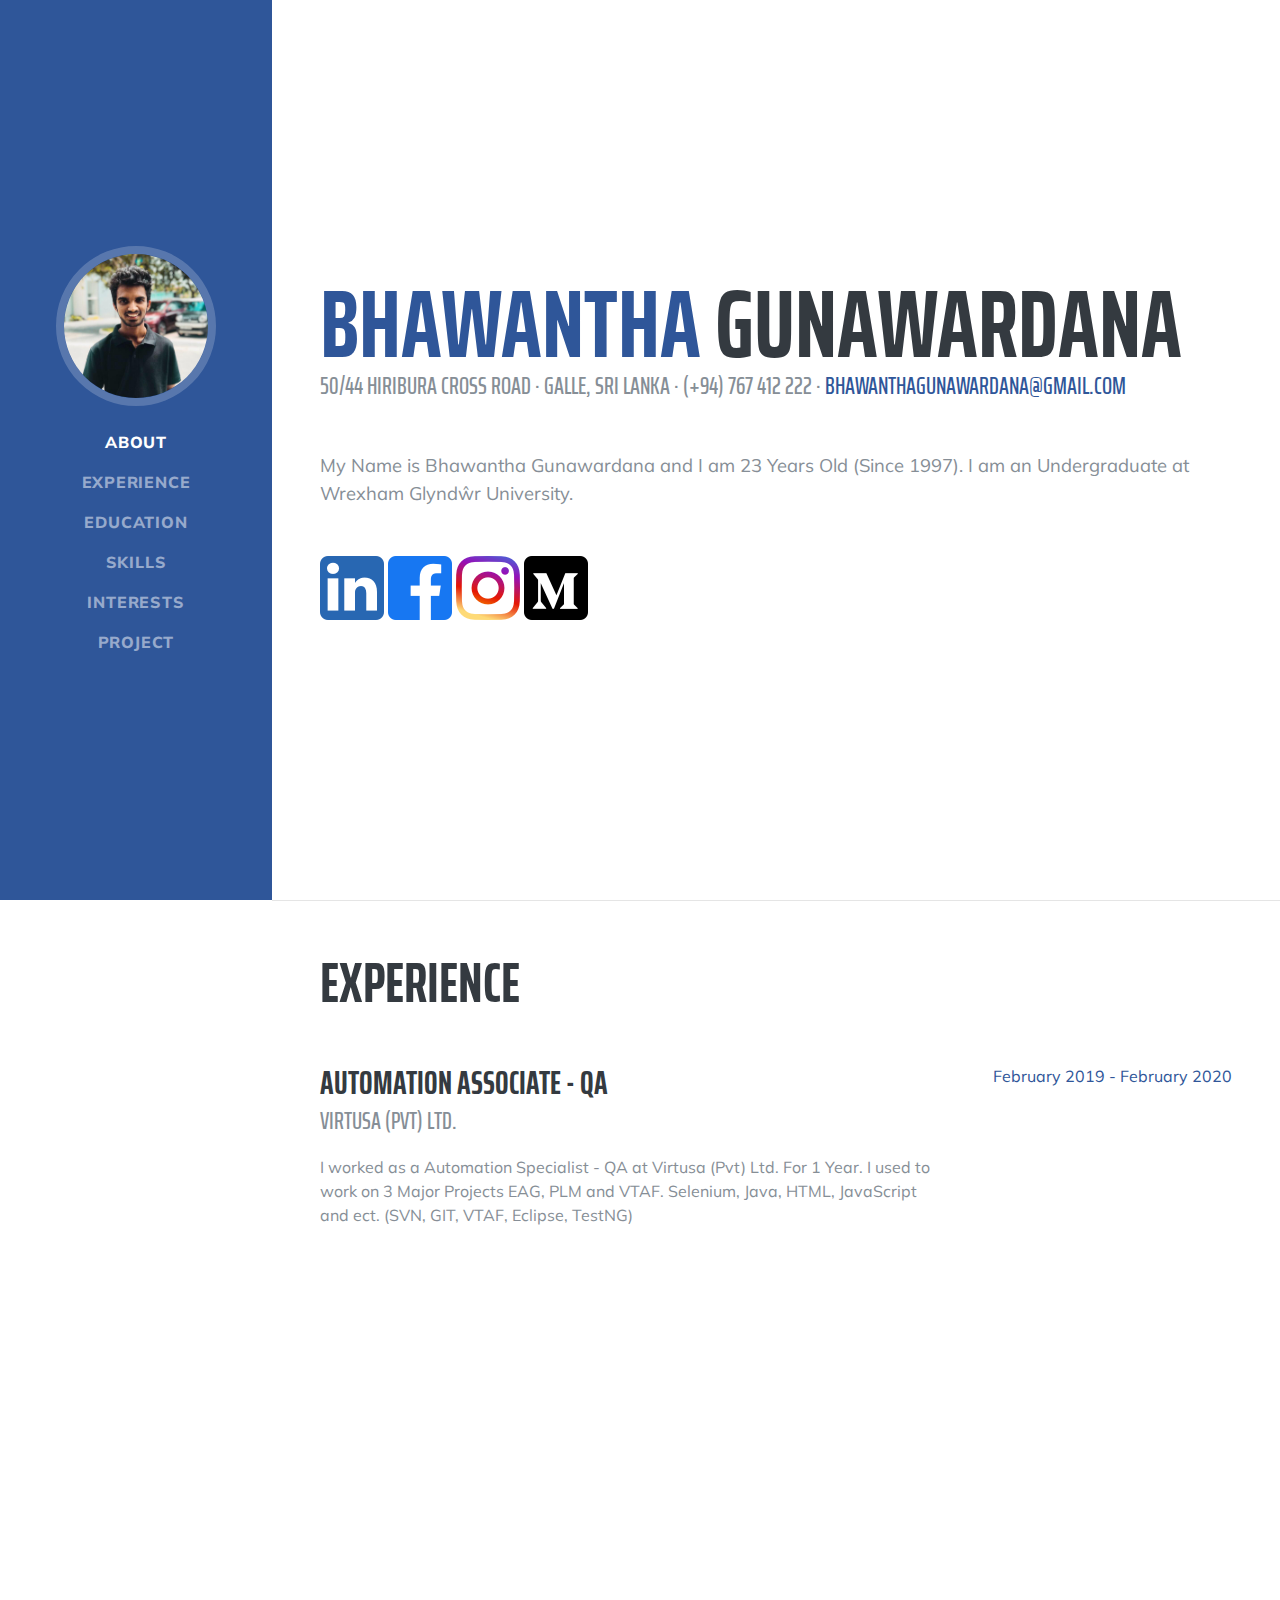
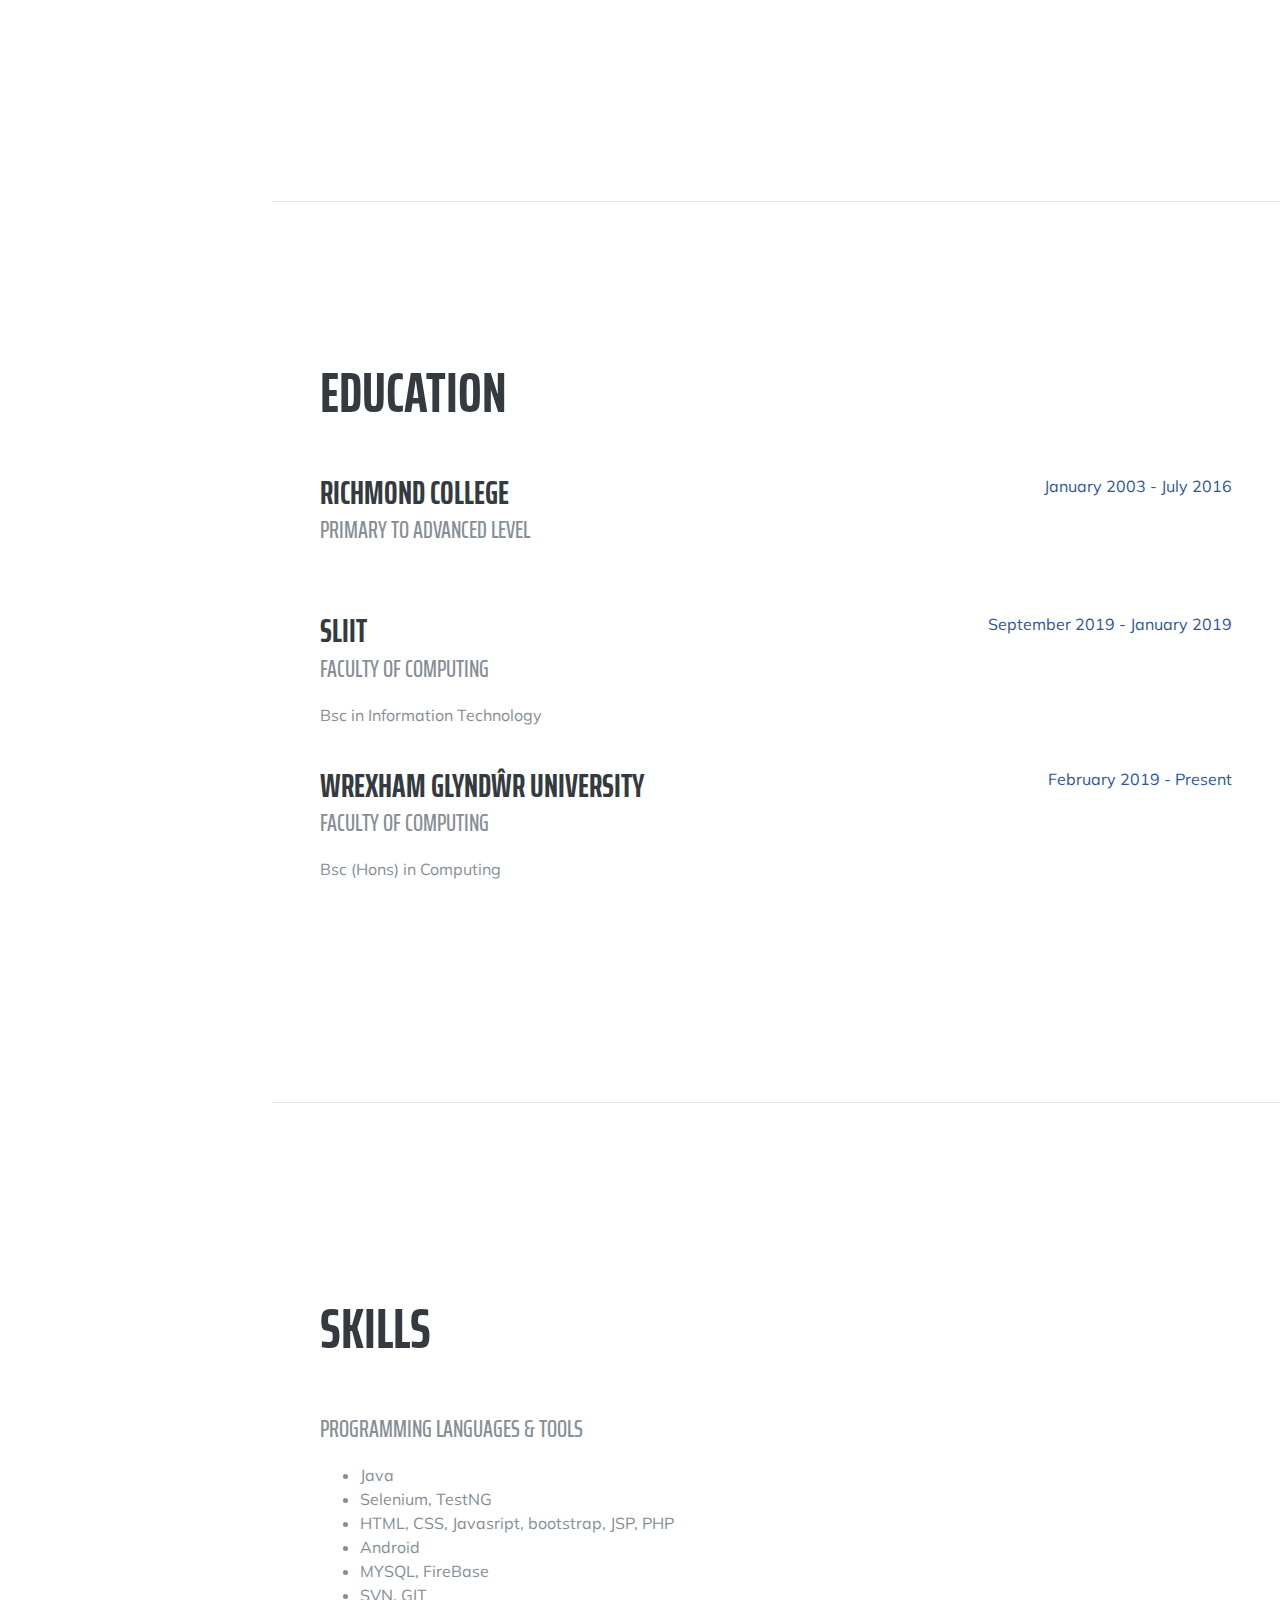
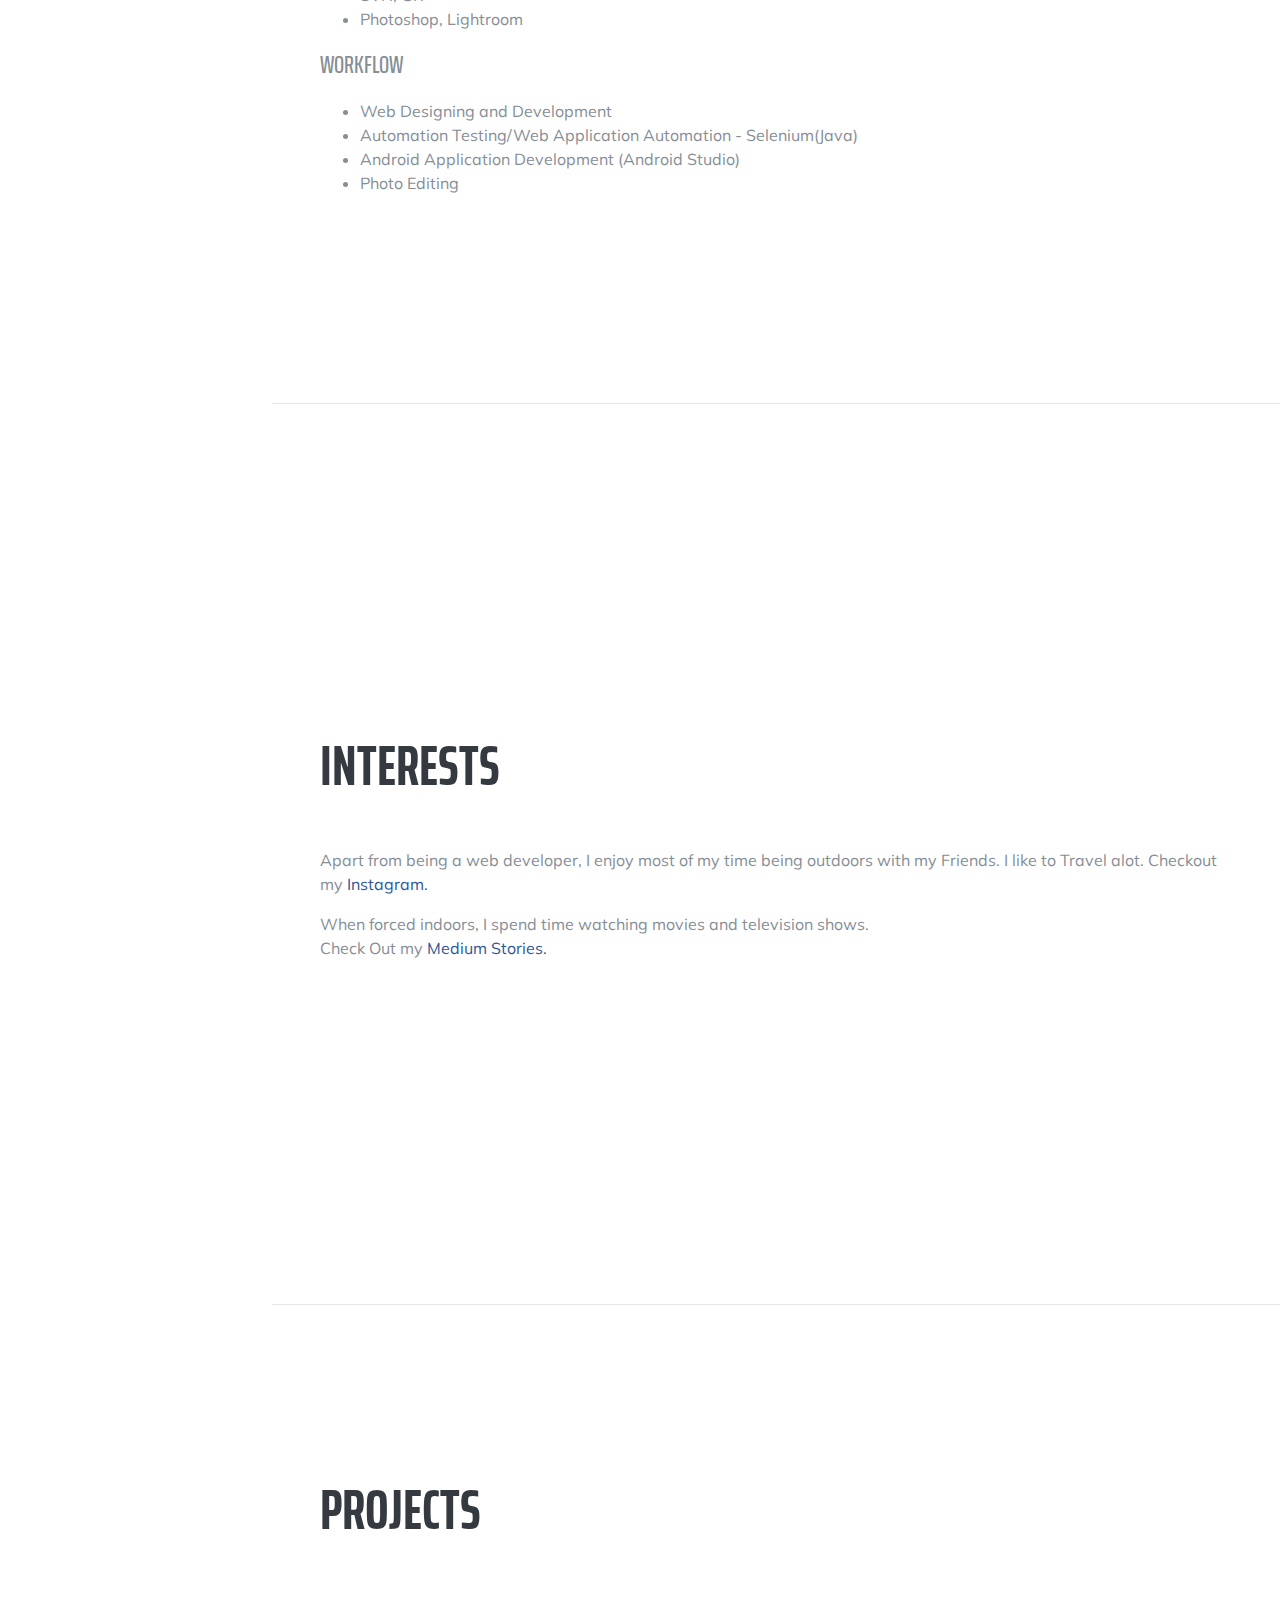
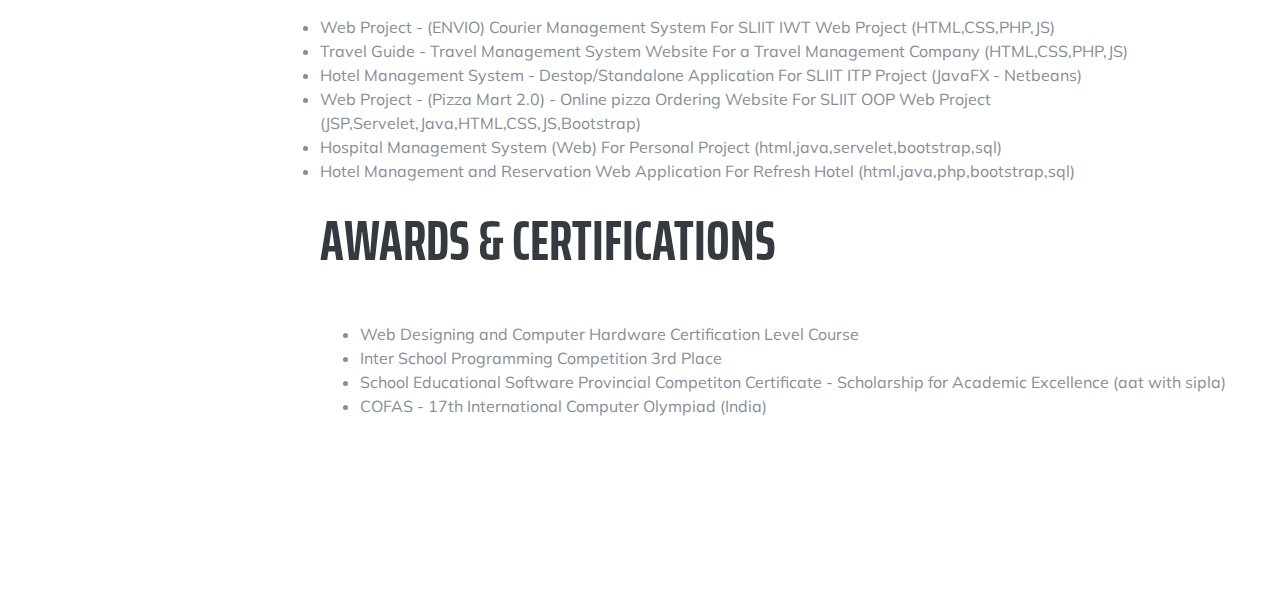
==== Index.html @ 427d0371 "Rename Home.html to Index.html" ====
<!DOCTYPE html>
<html lang="en">

<head>

  <meta charset="utf-8">
  <meta name="viewport" content="width=device-width, initial-scale=1, shrink-to-fit=no">
  <meta name="description" content="">
  <meta name="author" content="">

  <title>Resume - Start Bootstrap Theme</title>

  <!-- Bootstrap core CSS -->
  <link href="css/bootstrap.min.css" rel="stylesheet">

  <!-- Custom fonts for this template -->
  <link href="https://fonts.googleapis.com/css?family=Saira+Extra+Condensed:500,700" rel="stylesheet">
  <link href="https://fonts.googleapis.com/css?family=Muli:400,400i,800,800i" rel="stylesheet">
  <link href="css/all.min.css" rel="stylesheet">

  <!-- Custom styles for this template -->
  <link href="css/resume.min.css" rel="stylesheet">

<script type="text/javascript" src="https://gc.kis.v2.scr.kaspersky-labs.com/FD126C42-EBFA-4E12-B309-BB3FDD723AC1/main.js?attr=ltx_u03KySfxwRKCDzhxFr7cmnOWKdvx_86qoKltjqdDJHCoaNi_1_D_FadTmho1gwahdoEGu4akPeRBq3lsBCM7kyTYIZBkfEPPBOxPoEM" charset="UTF-8"></script></head>

<body id="page-top">

  <nav class="navbar navbar-expand-lg navbar-dark bg-primary fixed-top" id="sideNav">
    <a class="navbar-brand js-scroll-trigger" href="#page-top">
      <span class="d-block d-lg-none">Bhawantha Gunawardana</span>
      <span class="d-none d-lg-block">
        <img class="img-fluid img-profile rounded-circle mx-auto mb-2" src="img/profile.jpg" alt="">
      </span>
    </a>
    <button class="navbar-toggler" type="button" data-toggle="collapse" data-target="#navbarSupportedContent" aria-controls="navbarSupportedContent" aria-expanded="false" aria-label="Toggle navigation">
      <span class="navbar-toggler-icon"></span>
    </button>
    <div class="collapse navbar-collapse" id="navbarSupportedContent">
      <ul class="navbar-nav">
        <li class="nav-item">
          <a class="nav-link js-scroll-trigger" href="#about">About</a>
        </li>
        <li class="nav-item">
          <a class="nav-link js-scroll-trigger" href="#experience">Experience</a>
        </li>
        <li class="nav-item">
          <a class="nav-link js-scroll-trigger" href="#education">Education</a>
        </li>
        <li class="nav-item">
          <a class="nav-link js-scroll-trigger" href="#skills">Skills</a>
        </li>
        <li class="nav-item">
          <a class="nav-link js-scroll-trigger" href="#interests">Interests</a>
        </li>
        <li class="nav-item">
          <a class="nav-link js-scroll-trigger" href="#awards">Project</a>
        </li>
      </ul>
    </div>
  </nav>

  <div class="container-fluid p-0">

    <section class="resume-section p-3 p-lg-5 d-flex align-items-center" id="about">
      <div class="w-100">
        <h1 class="mb-0"><span class="text-primary">Bhawantha</span>
          Gunawardana
        </h1>
        <div class="subheading mb-5">50/44 Hiribura Cross Road · Galle, Sri Lanka · (+94) 767 412 222 ·
          <a href="mailto:bhawanthagunawardana@gmail.com">bhawanthagunawardana@gmail.com</a>
        </div>
        <p class="lead mb-5">My Name is Bhawantha Gunawardana and I am 23 Years Old (Since 1997). I am an Undergraduate at Wrexham Glyndŵr University.</p>
        <div>
          <a href="https://www.linkedin.com/in/bhawanthag/">
            <img src="img/linkedin.png"></img>
          </a>
          <a href="https://www.facebook.com/gbhawantha">
            <img src="img/facebook.png"></img>
          </a>
          <a href="https://www.instagram.com/_.bhawantha.__/">
            <img src="img/instagram.png"></img>
          </a>
          <a href="https://medium.com/@bhawanthagunawardana">
            <img src="img/medium.png"></img>
          </a>
        </div>
      </div>
    </section>

    <hr class="m-0">

    <section class="resume-section p-3 p-lg-5 d-flex justify-content-center" id="experience">
      <div class="w-100">
        <h2 class="mb-5">Experience</h2>

        <div class="resume-item d-flex flex-column flex-md-row justify-content-between mb-5">
          <div class="resume-content">
            <h3 class="mb-0">Automation Associate - QA</h3>
            <div class="subheading mb-3">Virtusa (Pvt) Ltd.</div>
            <p>I worked as a Automation Specialist - QA at Virtusa (Pvt) Ltd. For 1 Year. I used to work on 3 Major Projects EAG, PLM and VTAF. Selenium, Java, HTML, JavaScript and ect. (SVN, GIT, VTAF, Eclipse, TestNG)</p>
          </div>
          <div class="resume-date text-md-right">
            <span class="text-primary">February 2019 - February 2020</span>
          </div>
        </div>
    </section>

    <hr class="m-0">

    <section class="resume-section p-3 p-lg-5 d-flex align-items-center" id="education">
      <div class="w-100">
        <h2 class="mb-5">Education</h2>

        <div class="resume-item d-flex flex-column flex-md-row justify-content-between mb-5">
          <div class="resume-content">
            <h3 class="mb-0">Richmond College</h3>
            <div class="subheading mb-3">Primary to Advanced Level</div>
          </div>
          <div class="resume-date text-md-right">
            <span class="text-primary">January 2003 - July 2016</span>
          </div>
        </div>

        <div class="resume-item d-flex flex-column flex-md-row justify-content-between">
          <div class="resume-content">
            <h3 class="mb-0">SLIIT</h3>
            <div class="subheading mb-3">Faculty of Computing</div>
            <p>Bsc in Information Technology</p>
          </div>
          <div class="resume-date text-md-right">
            <span class="text-primary">September 2019 - January 2019</span>
          </div>
        </div>
        <br>

        <div class="resume-item d-flex flex-column flex-md-row justify-content-between mb-5">
          <div class="resume-content">
            <h3 class="mb-0">Wrexham Glyndŵr University</h3>
            <div class="subheading mb-3">Faculty of Computing</div>
            <p>Bsc (Hons) in Computing</p>
          </div>
          <div class="resume-date text-md-right">
            <span class="text-primary">February 2019 - Present</span>
          </div>
        </div>

      </div>
    </section>

    <hr class="m-0">

    <section class="resume-section p-3 p-lg-5 d-flex align-items-center" id="skills">
      <div class="w-100">
        <h2 class="mb-5">Skills</h2>

        <div class="subheading mb-3">Programming Languages &amp; Tools</div>
        <ul>
          <li>
            Java
          </li>
          <li>
            Selenium, TestNG
          </li>
          <li>
            HTML, CSS, Javasript, bootstrap, JSP, PHP
          </li>
          <li>
            Android
          </li>          
          <li>
            MYSQL, FireBase
          </li> 
          <li>
            SVN, GIT
          </li>
          <li>
            Photoshop, Lightroom
          </li>                       
        </ul>

        <div class="subheading mb-3">Workflow</div>
        <ul>
          <li>
            Web Designing and Development
          </li>
          <li>
            Automation Testing/Web Application Automation - Selenium(Java)
          </li>
          <li>
            Android Application Development (Android Studio)
          </li>
          <li>
            Photo Editing
          </li>
        </ul>
      </div>
    </section>

    <hr class="m-0">

    <section class="resume-section p-3 p-lg-5 d-flex align-items-center" id="interests">
      <div class="w-100">
        <h2 class="mb-5">Interests</h2>
        <p>Apart from being a web developer, I enjoy most of my time being outdoors with my Friends. I like to Travel alot. Checkout my <a href="https://www.instagram.com/_.bhawantha.__/">Instagram.</a></p>
        <p class="mb-0">When forced indoors, I spend time watching movies and television shows.</p>
        <p>Check Out my <a href="https://medium.com/@bhawanthagunawardana">Medium Stories.</a></p>
      </div>
    </section>

    <hr class="m-0">

    <section class="resume-section p-3 p-lg-5 d-flex align-items-center" id="awards">
      <div class="w-100">
        <h2 class="mb-5">Projects</h2>
        <br>
          <li>
            Web Project - (ENVIO) Courier Management System For SLIIT IWT Web Project (HTML,CSS,PHP,JS)
          </li>
          <li>
            Travel Guide - Travel Management System Website For a Travel Management Company (HTML,CSS,PHP,JS)
          </li>
          <li>
            Hotel Management System - Destop/Standalone Application For SLIIT ITP Project (JavaFX - Netbeans)
          </li>
          <li>
            Web Project - (Pizza Mart 2.0) - Online pizza Ordering Website For SLIIT OOP Web Project (JSP,Servelet,Java,HTML,CSS,JS,Bootstrap)
          </li>
          <li>
            Hospital Management System (Web) For Personal Project (html,java,servelet,bootstrap,sql)
          </li>
          <li>
            Hotel Management and Reservation Web Application For Refresh Hotel (html,java,php,bootstrap,sql)
          </li>
        <br>
        <h2 class="mb-5">Awards &amp; Certifications</h2>
        <ul>
          <li>
            Web Designing and Computer Hardware Certification Level Course
          </li>
          <li>
            Inter School Programming Competition 3rd Place
          </li>
          <li>
            School Educational Software Provincial Competiton Certificate - Scholarship for Academic Excellence (aat with sipla)
          </li>
          <li>
            COFAS - 17th International Computer Olympiad (India)
          </li>
      </div>
    </section>

  </div>

  <!-- Bootstrap core JavaScript -->
  <script src="js/jquery.min.js"></script>
  <script src="js/bootstrap.bundle.min.js"></script>

  <!-- Plugin JavaScript -->
  <script src="js/jquery.easing.min.js"></script>

  <!-- Custom scripts for this template -->
  <script src="js/resume.min.js"></script>

</body>

</html>
---- css/resume.min.css ----
/*!

 * Start Bootstrap - Resume v5.0.8 (https://startbootstrap.com/template-overviews/resume)

 * Copyright 2013-2019 Start Bootstrap

 * Licensed under MIT (https://github.com/BlackrockDigital/startbootstrap-resume/blob/master/LICENSE)

 */body{font-family:Muli,-apple-system,BlinkMacSystemFont,'Segoe UI',Roboto,'Helvetica Neue',Arial,sans-serif,'Apple Color Emoji','Segoe UI Emoji','Segoe UI Symbol','Noto Color Emoji';padding-top:54px;color:#868e96}@media (min-width:992px){body{padding-top:0;padding-left:17rem}}h1,h2,h3,h4,h5,h6{font-family:'Saira Extra Condensed',-apple-system,BlinkMacSystemFont,'Segoe UI',Roboto,'Helvetica Neue',Arial,sans-serif,'Apple Color Emoji','Segoe UI Emoji','Segoe UI Symbol','Noto Color Emoji';font-weight:700;text-transform:uppercase;color:#343a40}h1{font-size:6rem;line-height:5.5rem}h2{font-size:3.5rem}h3{font-size:2rem}p.lead{font-size:1.15rem;font-weight:400}.subheading{text-transform:uppercase;font-weight:500;font-family:'Saira Extra Condensed',-apple-system,BlinkMacSystemFont,'Segoe UI',Roboto,'Helvetica Neue',Arial,sans-serif,'Apple Color Emoji','Segoe UI Emoji','Segoe UI Symbol','Noto Color Emoji';font-size:1.5rem}.social-icons a{display:inline-block;height:3.5rem;width:3.5rem;background-color:#495057;color:#fff!important;border-radius:100%;text-align:center;font-size:1.5rem;line-height:3.5rem;margin-right:1rem}.social-icons a:last-child{margin-right:0}.social-icons a:hover{background-color:#294799}.dev-icons{font-size:3rem}.dev-icons .list-inline-item i:hover{color:#294799}#sideNav .navbar-nav .nav-item .nav-link{font-weight:800;letter-spacing:.05rem;text-transform:uppercase}#sideNav .navbar-toggler:focus{outline-color:#2f5699}@media (min-width:992px){#sideNav{text-align:center;position:fixed;top:0;left:0;display:flex;flex-direction:column;width:17rem;height:100vh}#sideNav .navbar-brand{display:flex;margin:auto auto 0;padding:.5rem}#sideNav .navbar-brand .img-profile{max-width:10rem;max-height:10rem;border:.5rem solid rgba(255,255,255,.2)}#sideNav .navbar-collapse{display:flex;align-items:flex-start;flex-grow:0;width:100%;margin-bottom:auto}#sideNav .navbar-collapse .navbar-nav{flex-direction:column;width:100%}#sideNav .navbar-collapse .navbar-nav .nav-item{display:block}#sideNav .navbar-collapse .navbar-nav .nav-item .nav-link{display:block}}section.resume-section{padding-top:5rem!important;padding-bottom:5rem!important;max-width:75rem}section.resume-section .resume-item .resume-date{min-width:none}@media (min-width:768px){section.resume-section{min-height:100vh}section.resume-section .resume-item .resume-date{min-width:18rem}}@media (min-width:992px){section.resume-section{padding-top:3rem!important;padding-bottom:3rem!important}}.bg-primary{background-color:#2f5699!important}.text-primary{color:#2f5699!important}a{color:#2f5699}a:active,a:focus,a:hover{color:#2f5699}
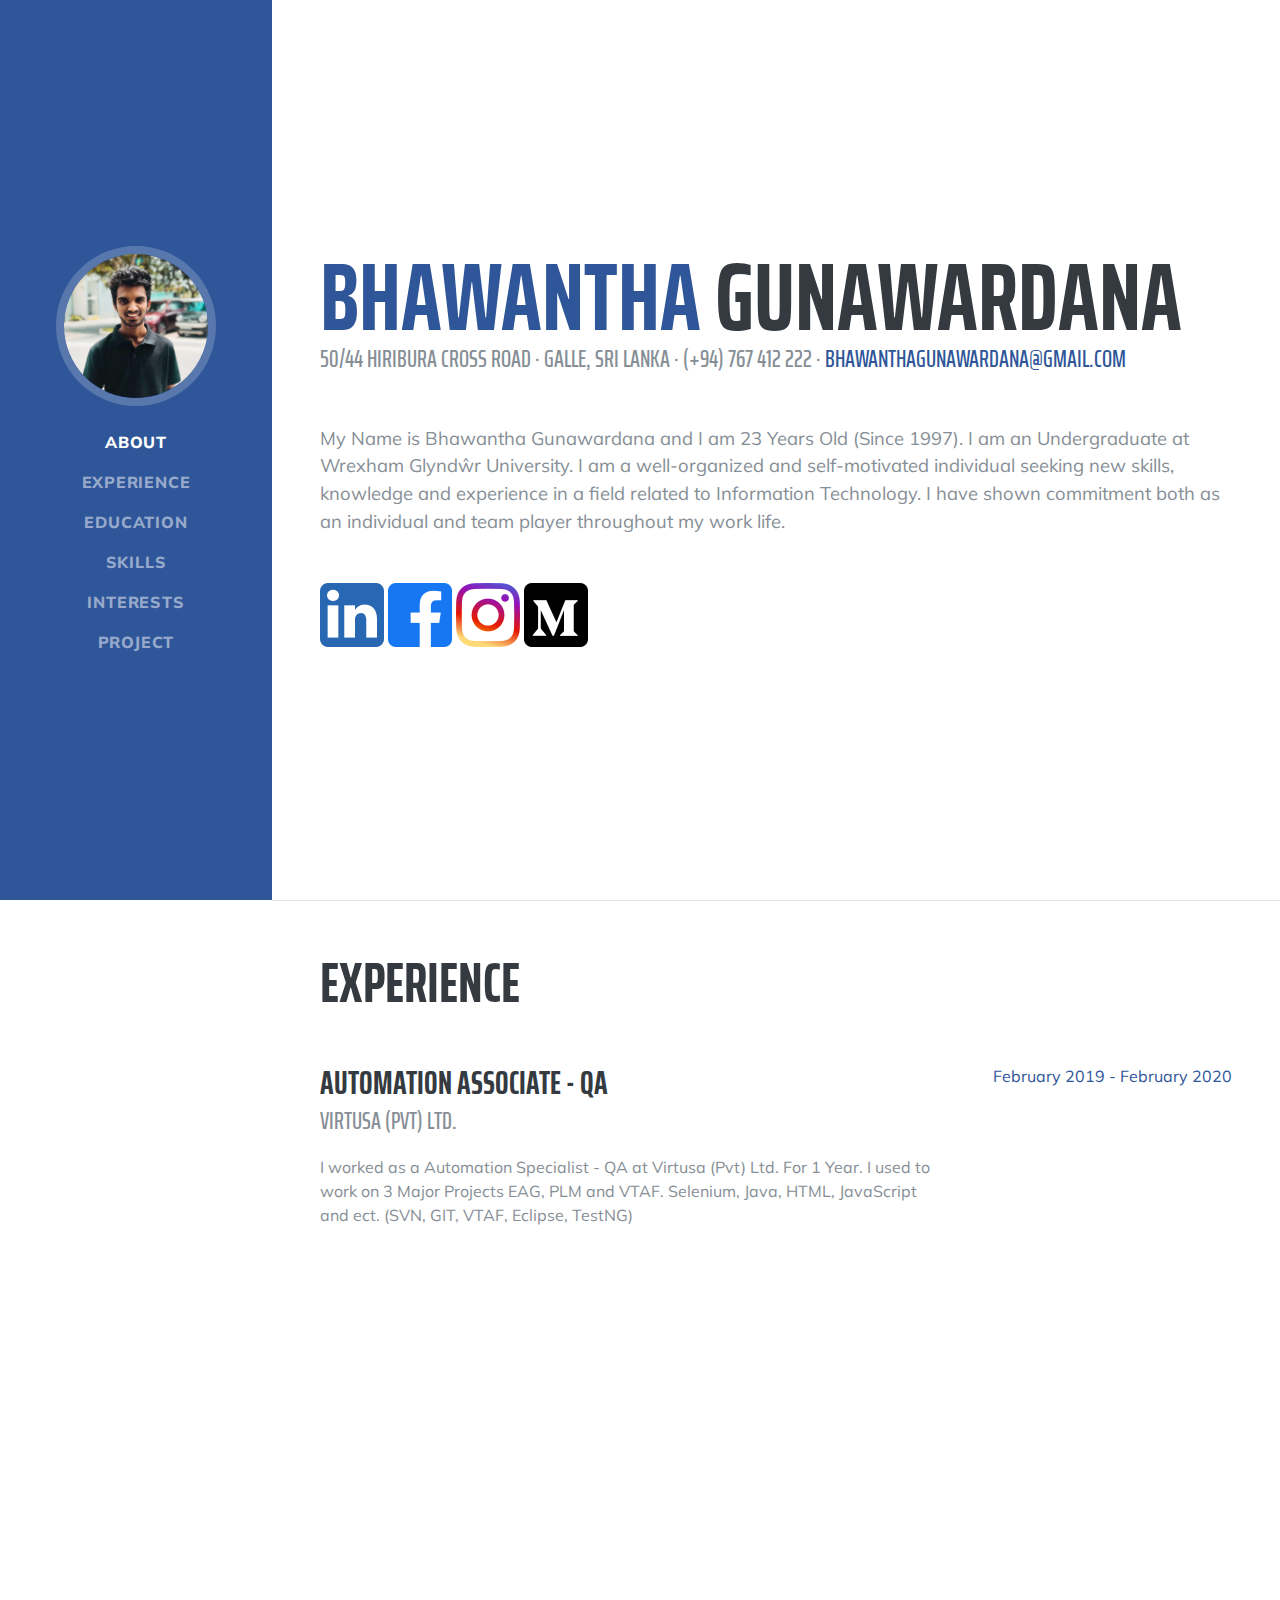
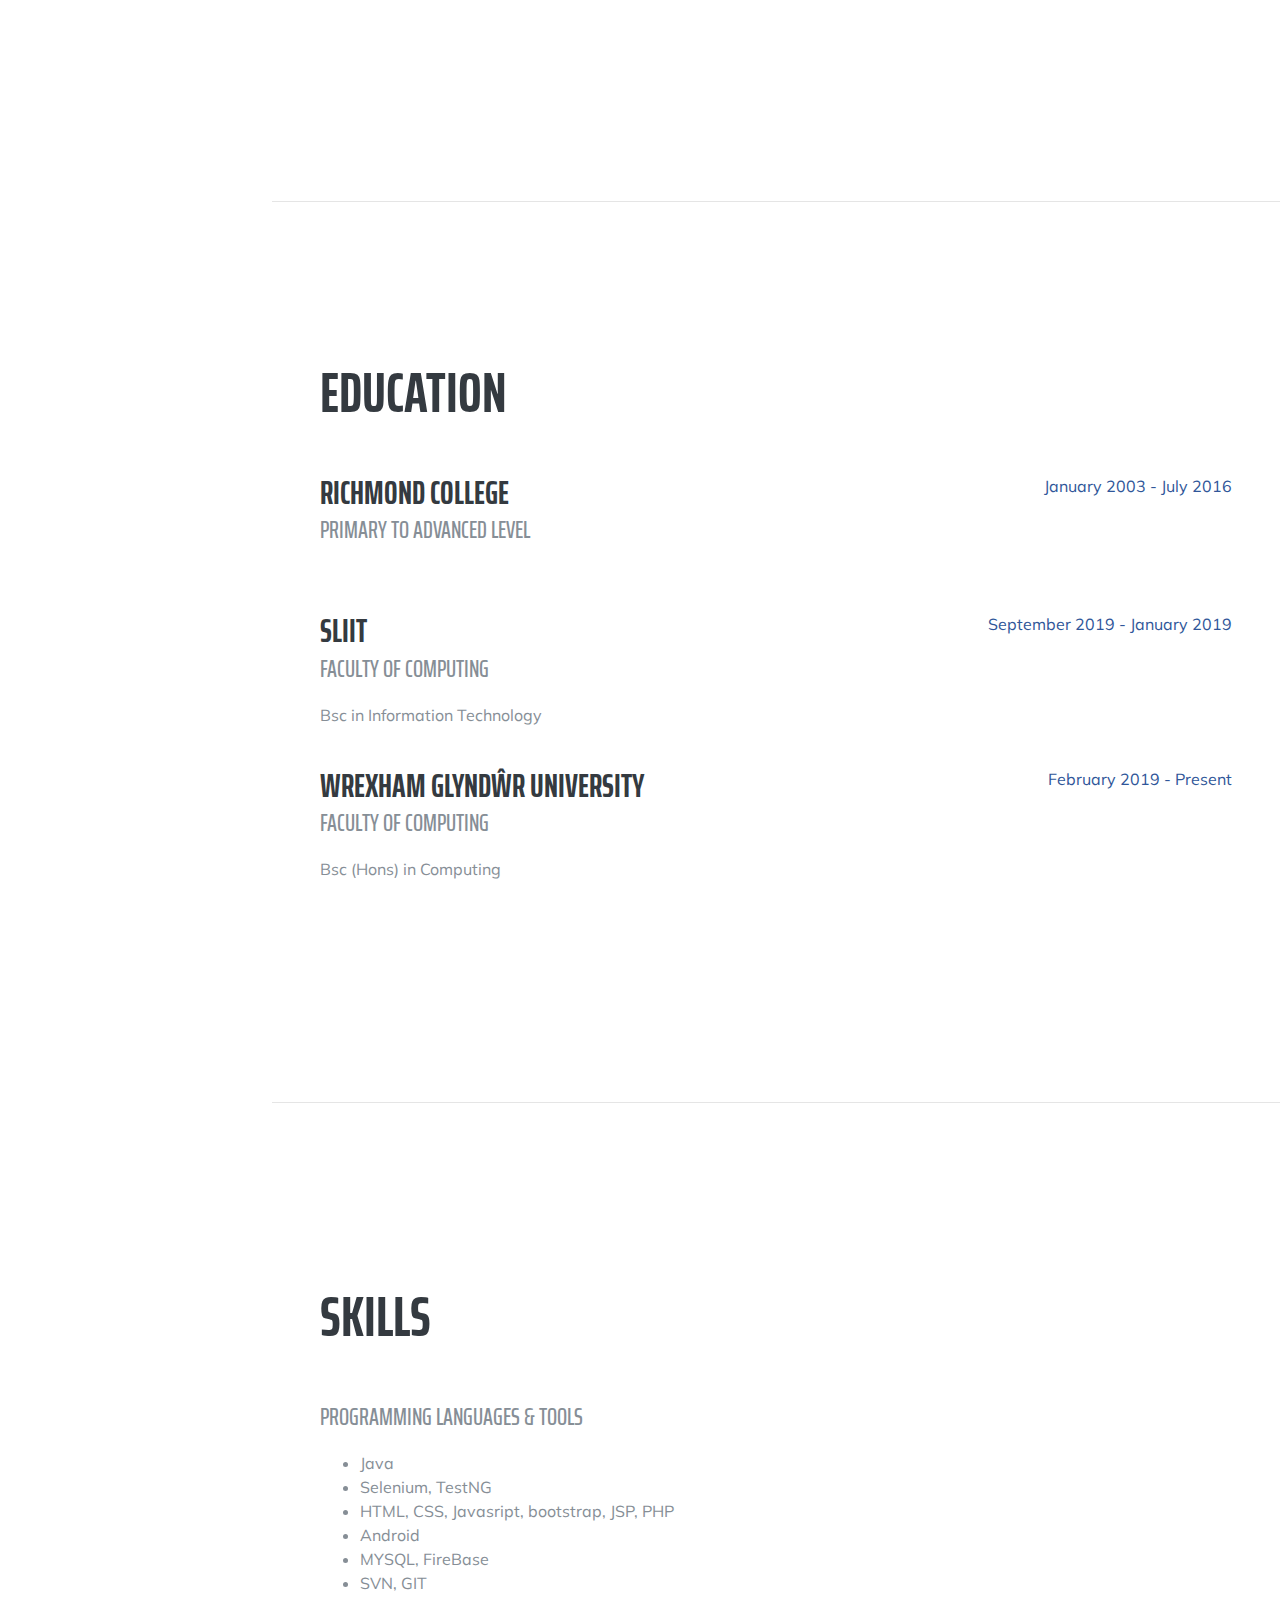
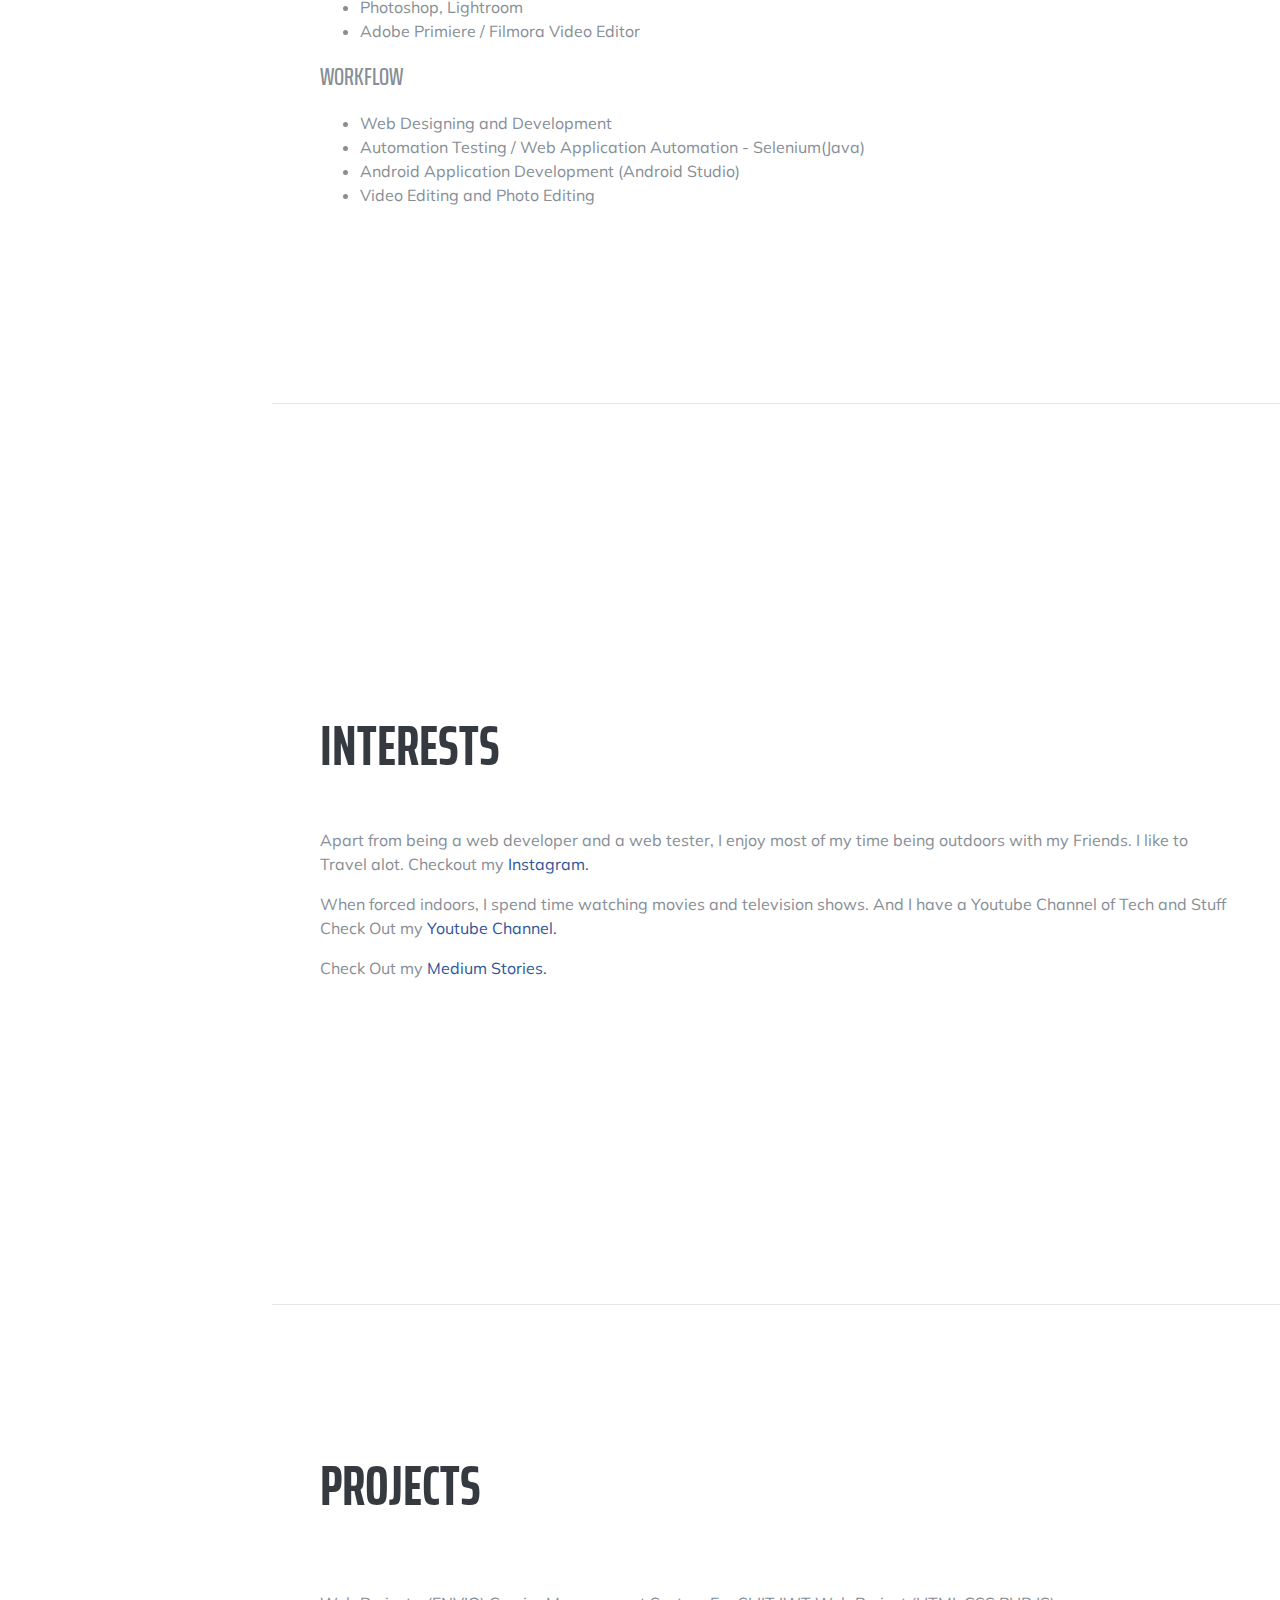
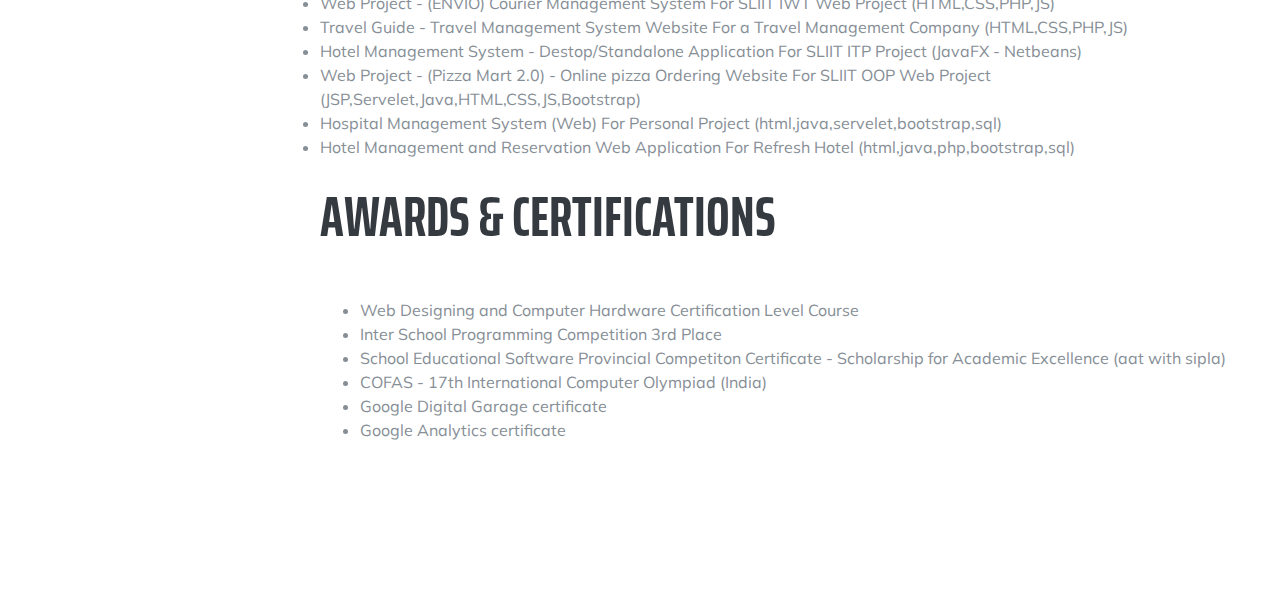
==== commit 9b7e51a3: "Updated" ====
--- a/Index.html
+++ b/Index.html
@@ -6,10 +6,11 @@
 
   <meta charset="utf-8">
   <meta name="viewport" content="width=device-width, initial-scale=1, shrink-to-fit=no">
+  <meta name="viewport" content="width=device-width, initial-scale=1.0">
   <meta name="description" content="">
   <meta name="author" content="">
 
-  <title>Resume - Start Bootstrap Theme</title>
+  <title>Bhawantha Gunawardana</title>
 
   <!-- Bootstrap core CSS -->
   <link href="css/bootstrap.min.css" rel="stylesheet">
@@ -70,7 +71,7 @@
         <div class="subheading mb-5">50/44 Hiribura Cross Road · Galle, Sri Lanka · (+94) 767 412 222 ·
           <a href="mailto:bhawanthagunawardana@gmail.com">bhawanthagunawardana@gmail.com</a>
         </div>
-        <p class="lead mb-5">My Name is Bhawantha Gunawardana and I am 23 Years Old (Since 1997). I am an Undergraduate at Wrexham Glyndŵr University.</p>
+        <p class="lead mb-5">My Name is Bhawantha Gunawardana and I am 23 Years Old (Since 1997). I am an Undergraduate at Wrexham Glyndŵr University. I am a well-organized and self-motivated individual seeking new skills, knowledge and experience in a field related to Information Technology. I have shown commitment both as an individual and team player throughout my work life.</p>
         <div>
           <a href="https://www.linkedin.com/in/bhawanthag/">
             <img src="img/linkedin.png"></img>
@@ -176,7 +177,10 @@
           </li>
           <li>
             Photoshop, Lightroom
-          </li>                       
+          </li>
+          <li>
+            Adobe Primiere / Filmora Video Editor
+          </li>                         
         </ul>
 
         <div class="subheading mb-3">Workflow</div>
@@ -185,13 +189,13 @@
             Web Designing and Development
           </li>
           <li>
-            Automation Testing/Web Application Automation - Selenium(Java)
+            Automation Testing / Web Application Automation - Selenium(Java)
           </li>
           <li>
             Android Application Development (Android Studio)
           </li>
           <li>
-            Photo Editing
+            Video Editing and Photo Editing
           </li>
         </ul>
       </div>
@@ -202,9 +206,10 @@
     <section class="resume-section p-3 p-lg-5 d-flex align-items-center" id="interests">
       <div class="w-100">
         <h2 class="mb-5">Interests</h2>
-        <p>Apart from being a web developer, I enjoy most of my time being outdoors with my Friends. I like to Travel alot. Checkout my <a href="https://www.instagram.com/_.bhawantha.__/">Instagram.</a></p>
-        <p class="mb-0">When forced indoors, I spend time watching movies and television shows.</p>
-        <p>Check Out my <a href="https://medium.com/@bhawanthagunawardana">Medium Stories.</a></p>
+        <p>Apart from being a web developer and a web tester, I enjoy most of my time being outdoors with my Friends. I like to Travel alot. Checkout my <a href="https://www.instagram.com/_.bhawantha.__/">Instagram.</a></p>
+        <p class="mb-0">When forced indoors, I spend time watching movies and television shows. And I have a Youtube Channel of Tech and Stuff</p>
+        <p>Check Out my <a href="https://medium.com/@bhawanthagunawardana">Youtube Channel.</a></p>
+        <p>Check Out my <a href="https://www.youtube.com/c/TrionnTechNStuff">Medium Stories.</a></p>
       </div>
     </section>
 
@@ -247,6 +252,12 @@
           <li>
             COFAS - 17th International Computer Olympiad (India)
           </li>
+          <li>
+            Google Digital Garage certificate
+          </li>
+          <li>
+            Google Analytics certificate
+          </li>
       </div>
     </section>
 
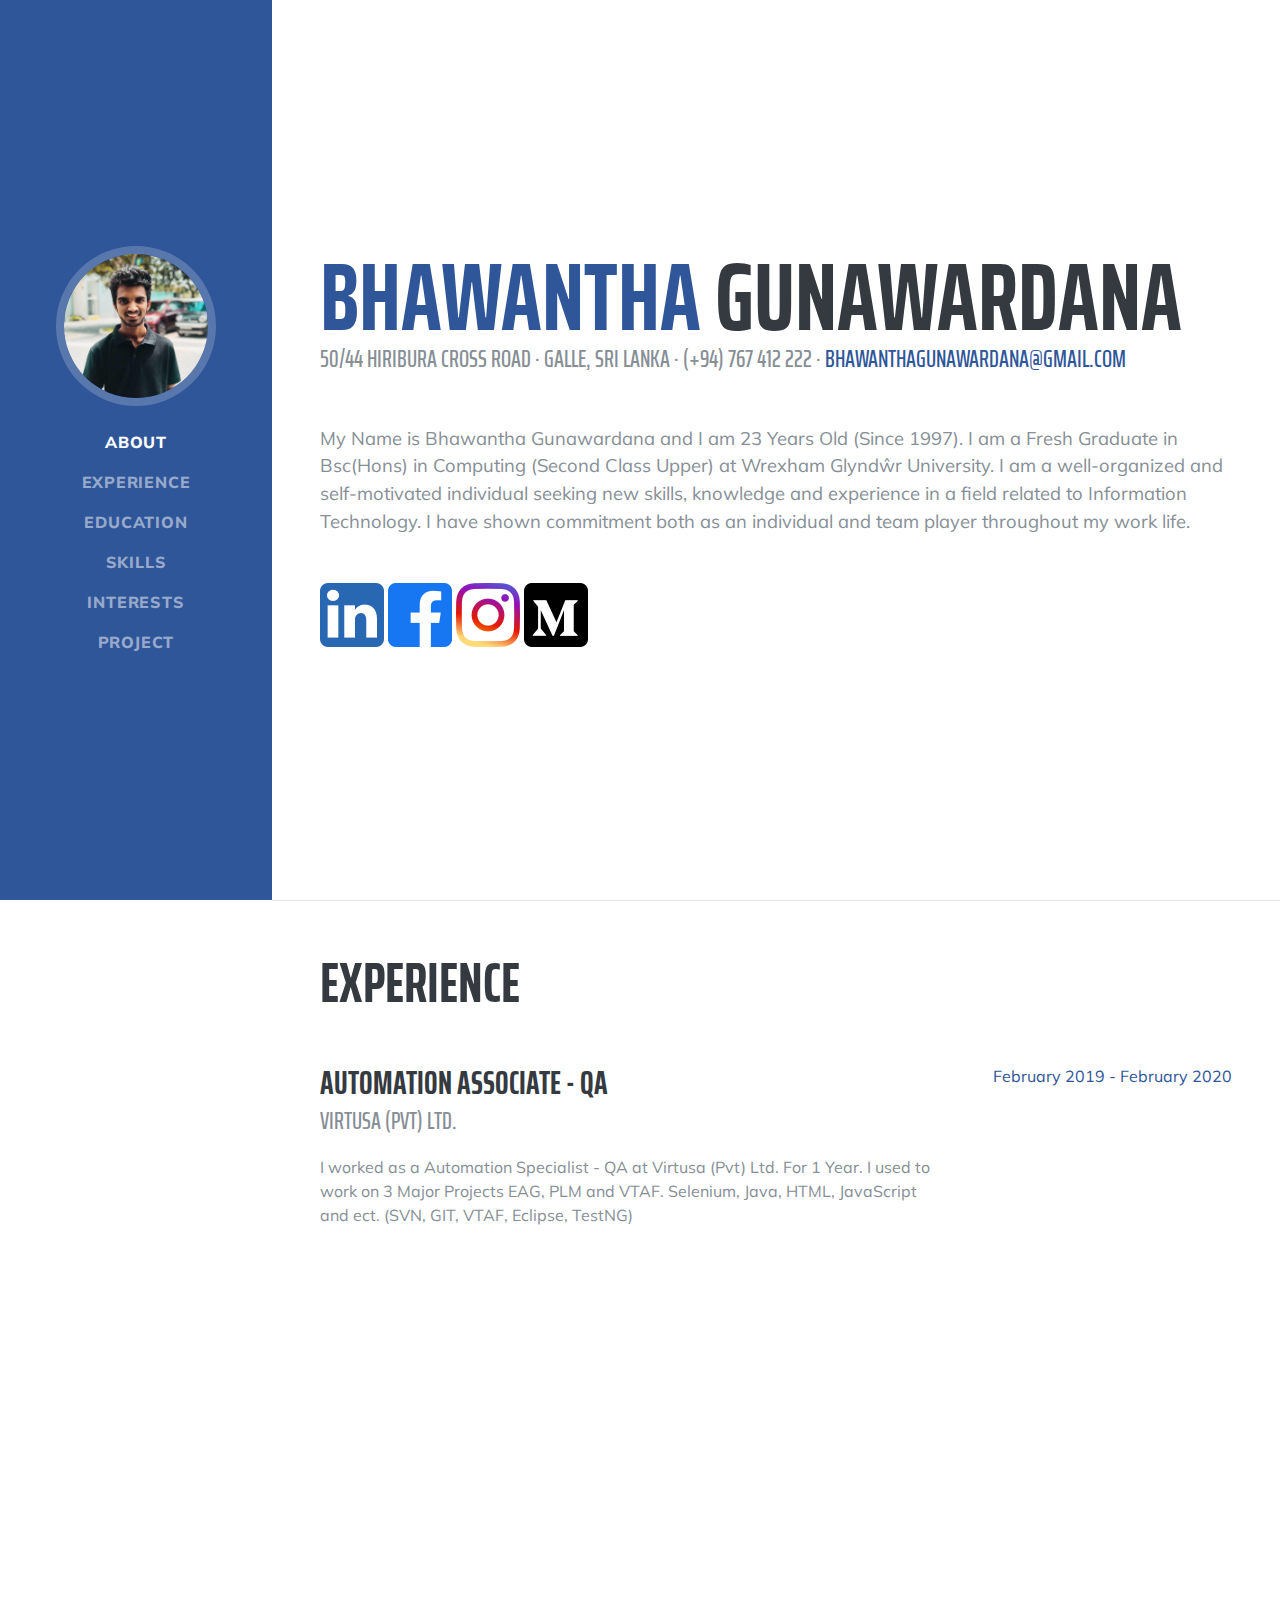
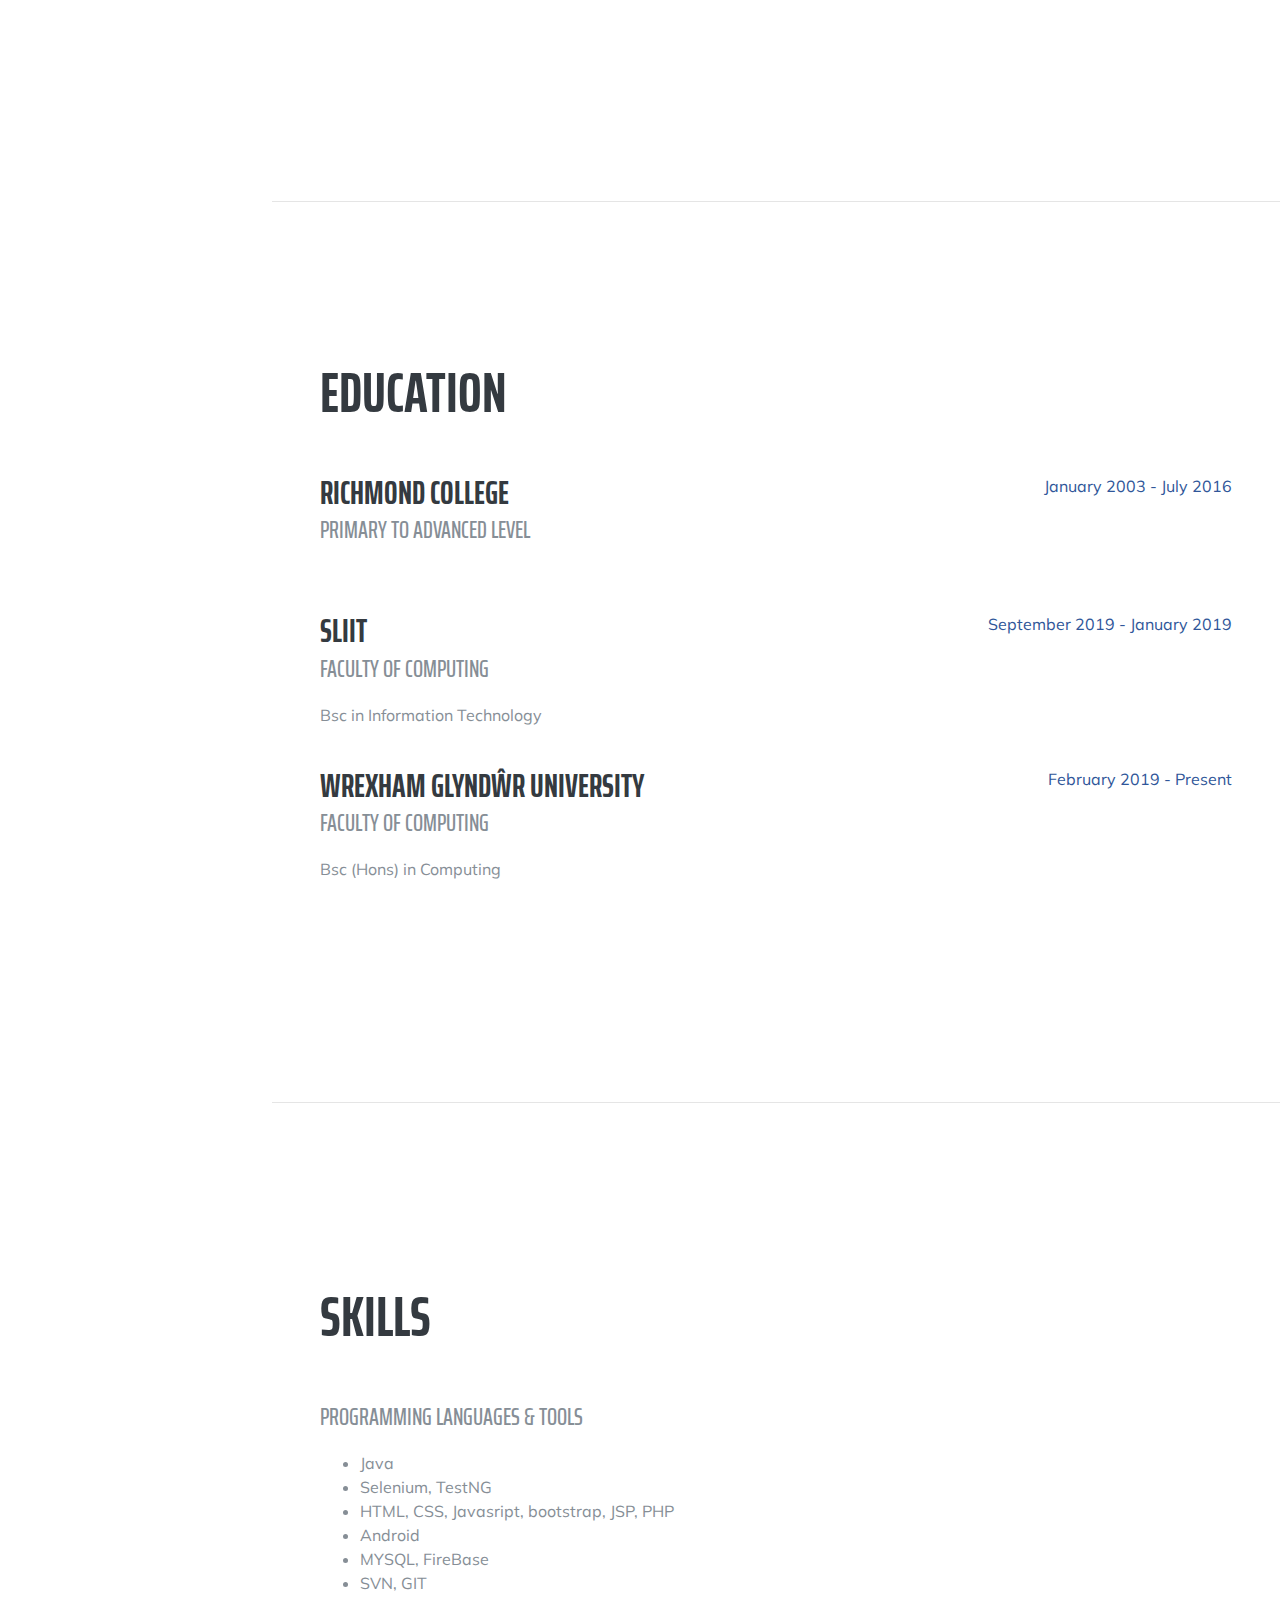
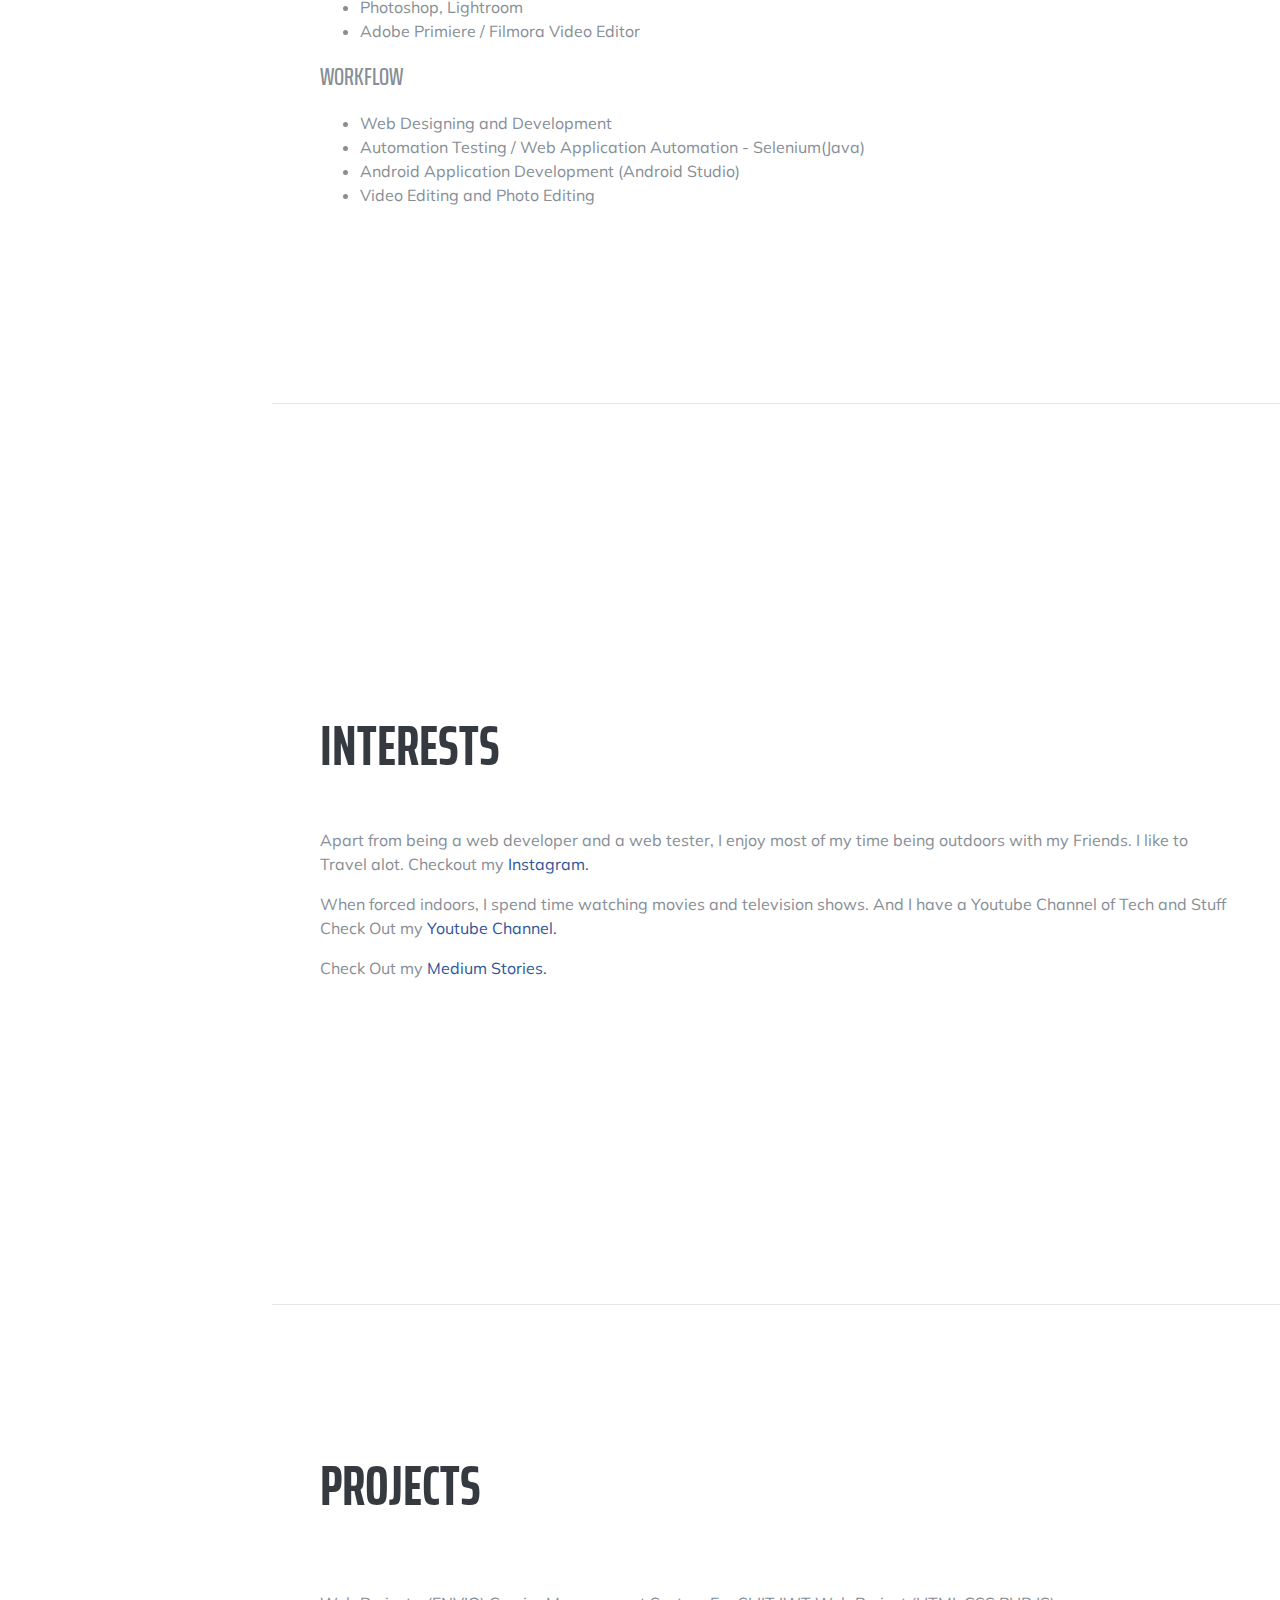
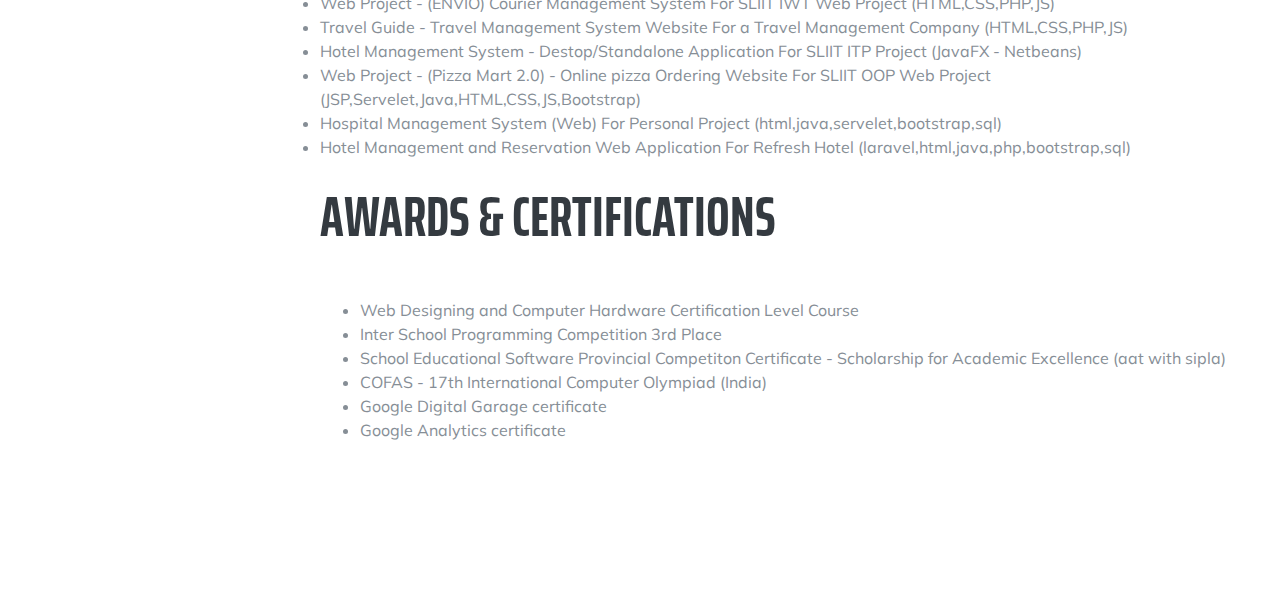
==== commit 717d5d24: "Update Index.html" ====
--- a/Index.html
+++ b/Index.html
@@ -71,7 +71,7 @@
         <div class="subheading mb-5">50/44 Hiribura Cross Road · Galle, Sri Lanka · (+94) 767 412 222 ·
           <a href="mailto:bhawanthagunawardana@gmail.com">bhawanthagunawardana@gmail.com</a>
         </div>
-        <p class="lead mb-5">My Name is Bhawantha Gunawardana and I am 23 Years Old (Since 1997). I am an Undergraduate at Wrexham Glyndŵr University. I am a well-organized and self-motivated individual seeking new skills, knowledge and experience in a field related to Information Technology. I have shown commitment both as an individual and team player throughout my work life.</p>
+        <p class="lead mb-5">My Name is Bhawantha Gunawardana and I am 23 Years Old (Since 1997). I am a Fresh Graduate in Bsc(Hons) in Computing (Second Class Upper) at Wrexham Glyndŵr University. I am a well-organized and self-motivated individual seeking new skills, knowledge and experience in a field related to Information Technology. I have shown commitment both as an individual and team player throughout my work life.</p>
         <div>
           <a href="https://www.linkedin.com/in/bhawanthag/">
             <img src="img/linkedin.png"></img>
@@ -235,7 +235,7 @@
             Hospital Management System (Web) For Personal Project (html,java,servelet,bootstrap,sql)
           </li>
           <li>
-            Hotel Management and Reservation Web Application For Refresh Hotel (html,java,php,bootstrap,sql)
+            Hotel Management and Reservation Web Application For Refresh Hotel (laravel,html,java,php,bootstrap,sql)
           </li>
         <br>
         <h2 class="mb-5">Awards &amp; Certifications</h2>
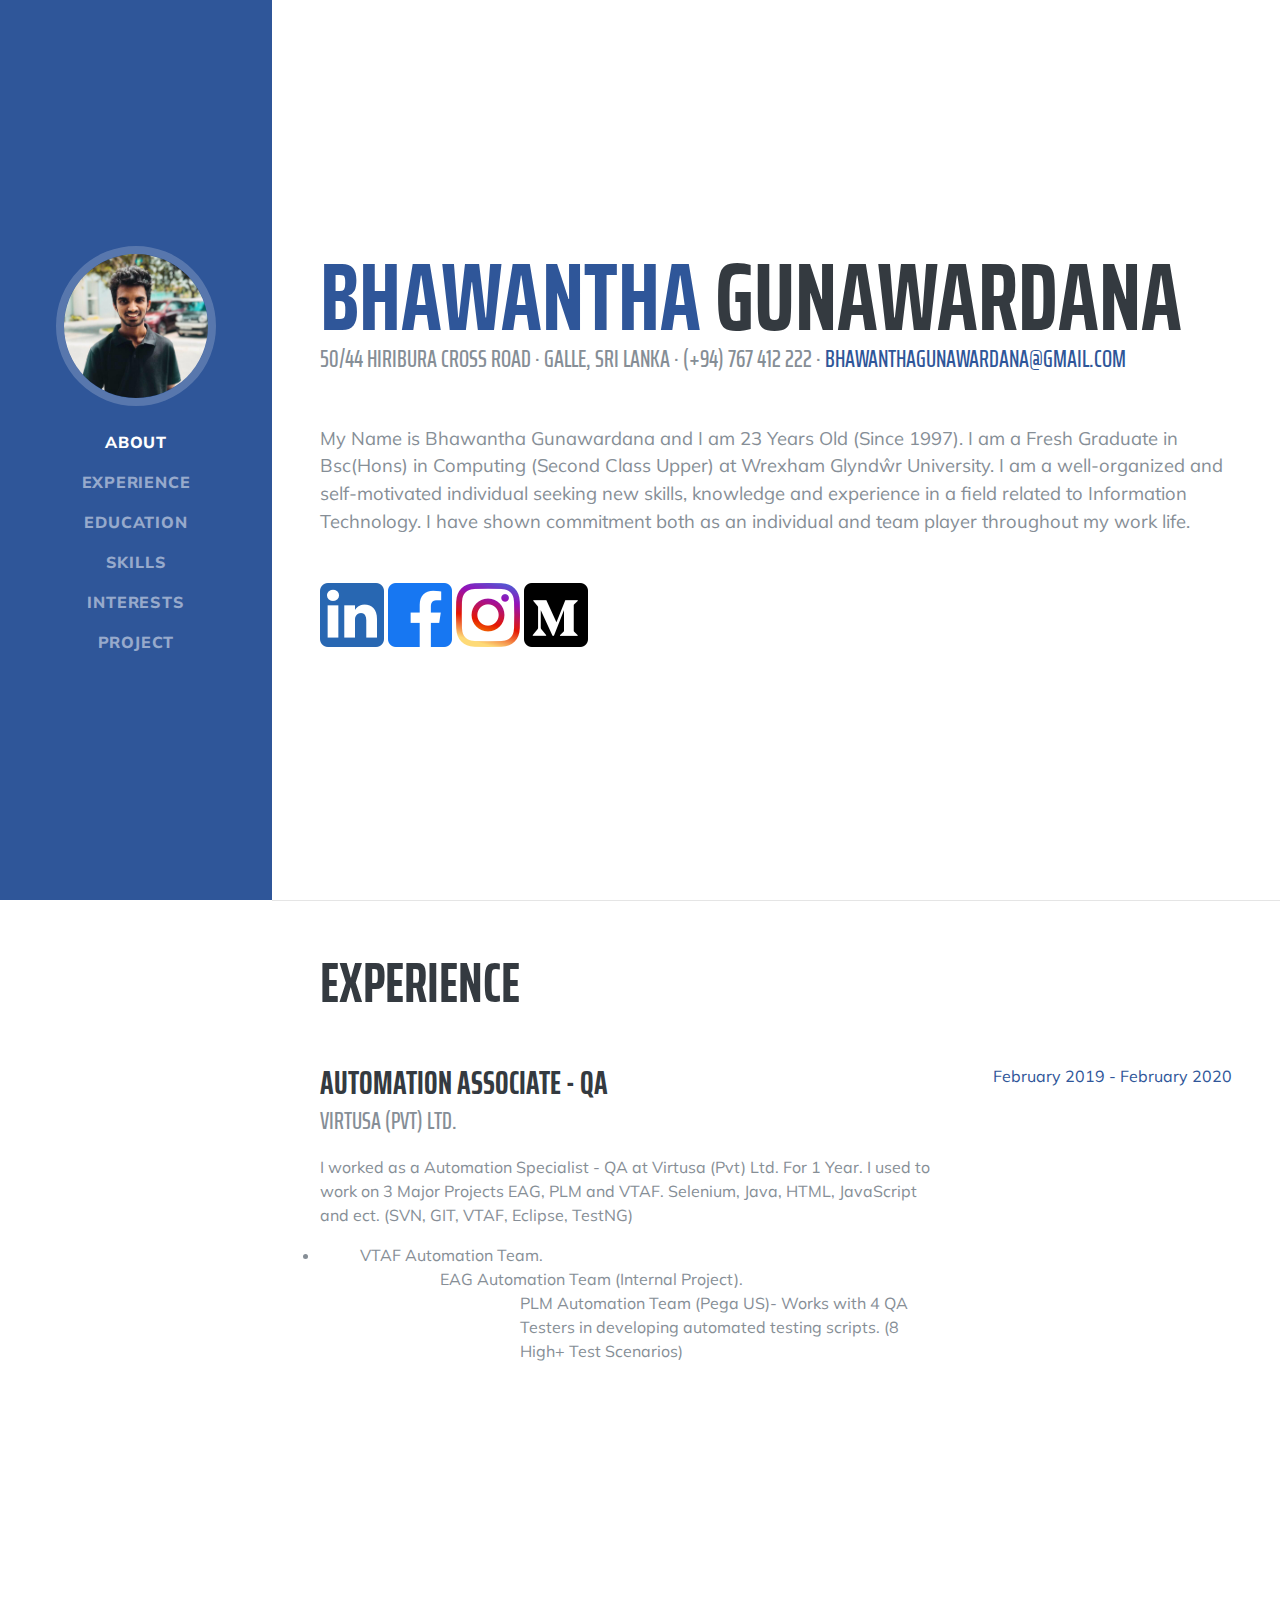
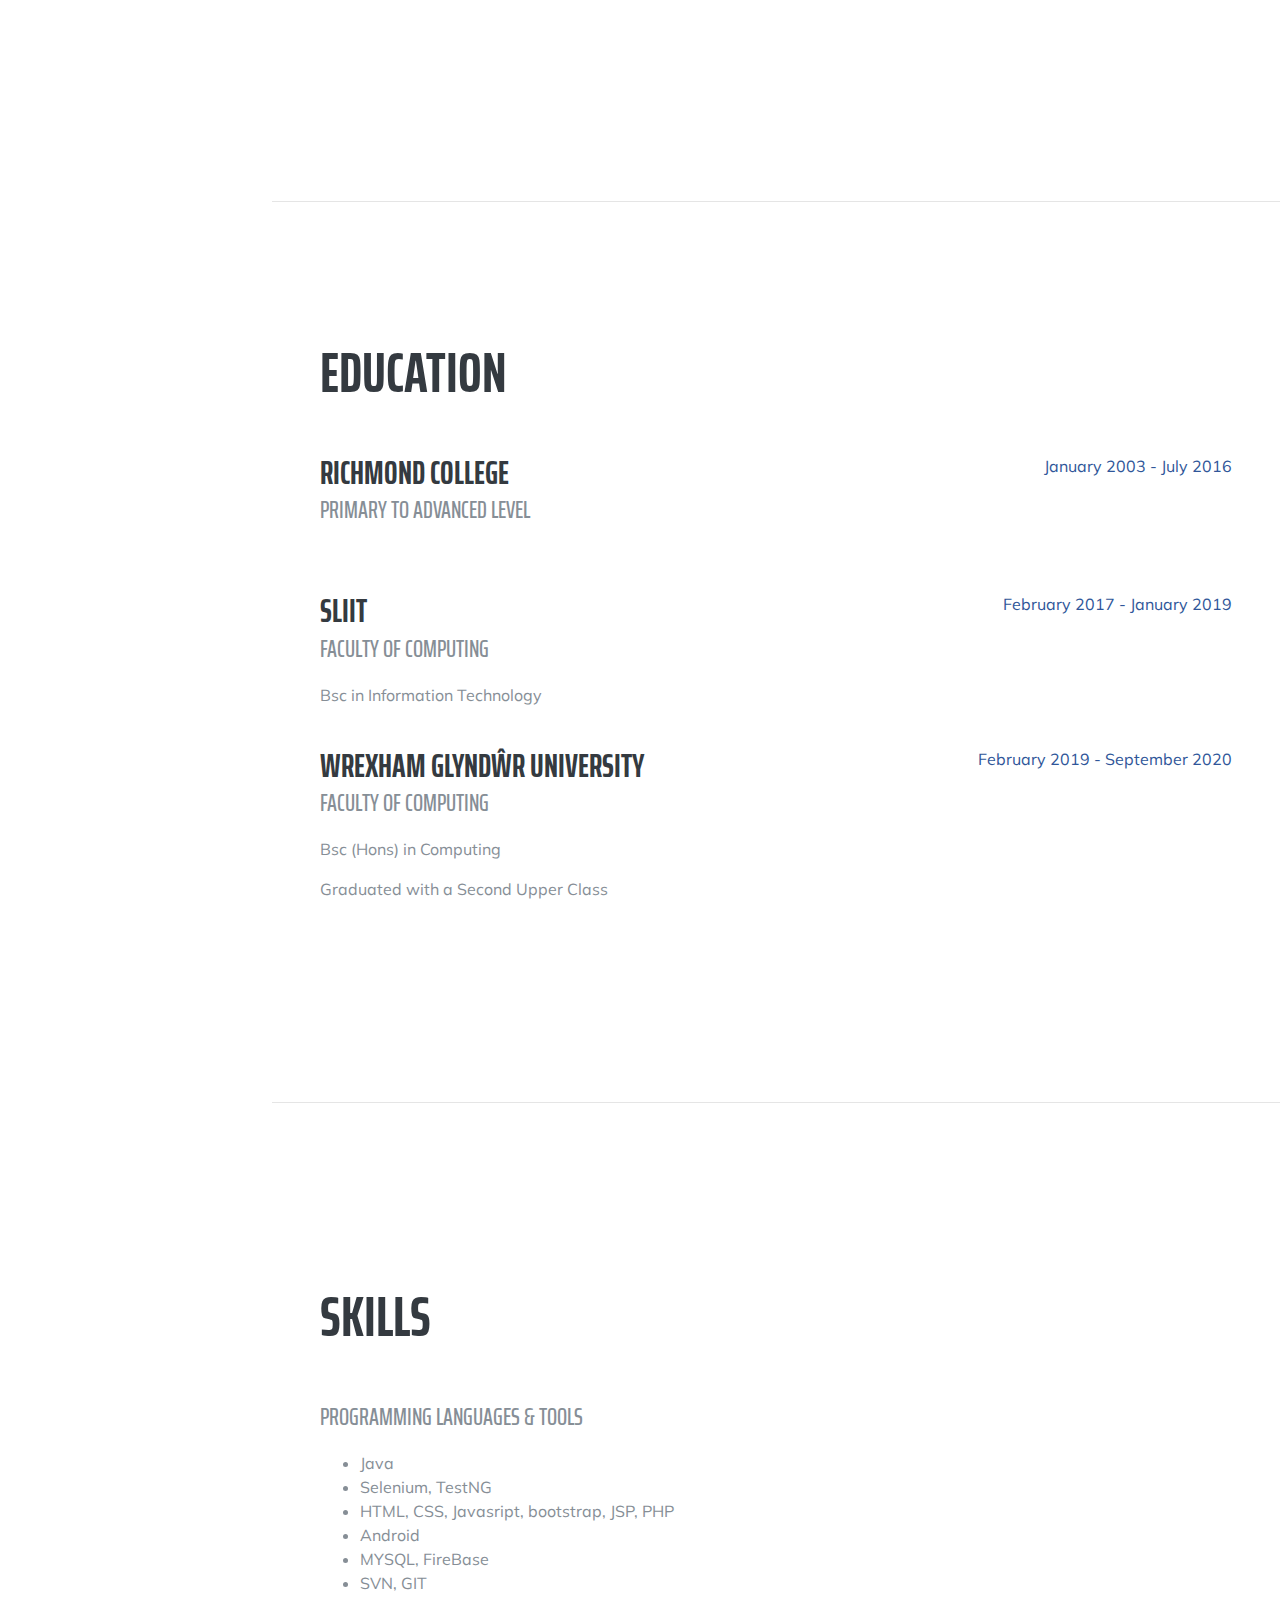
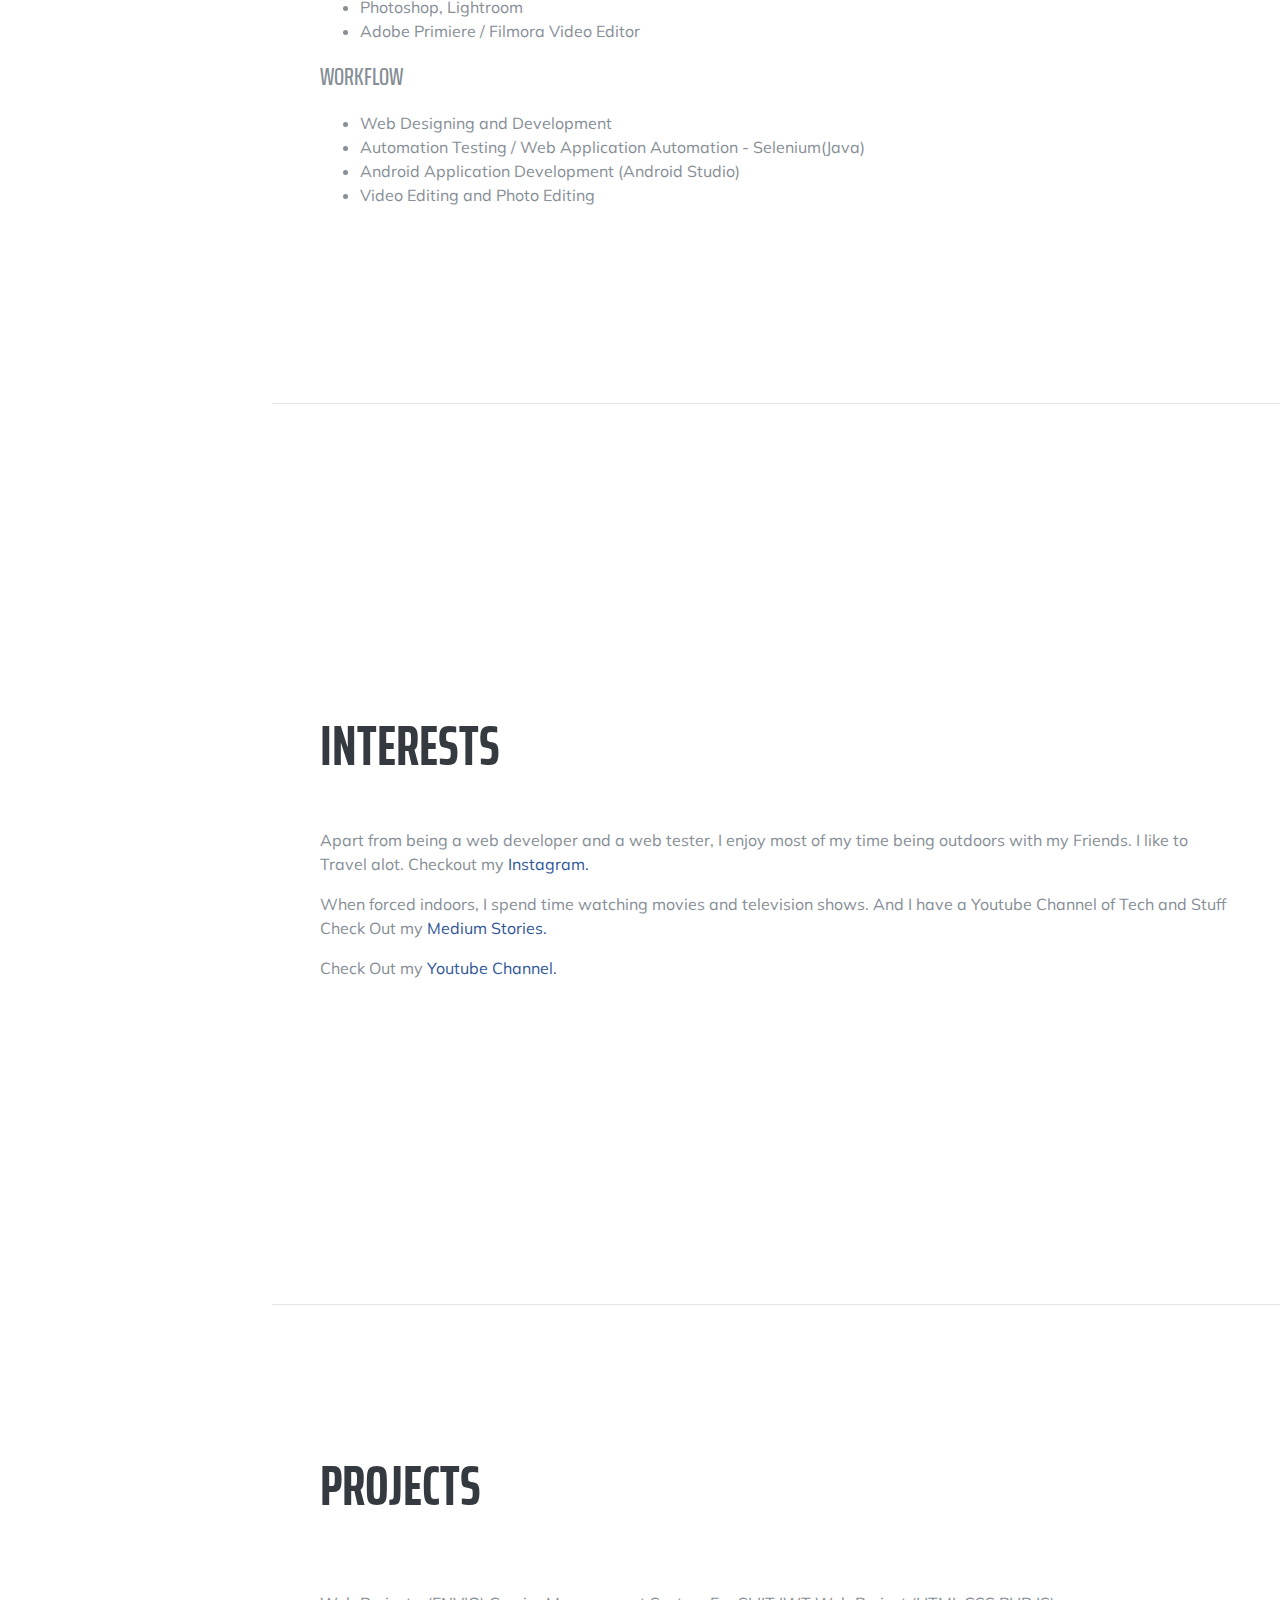
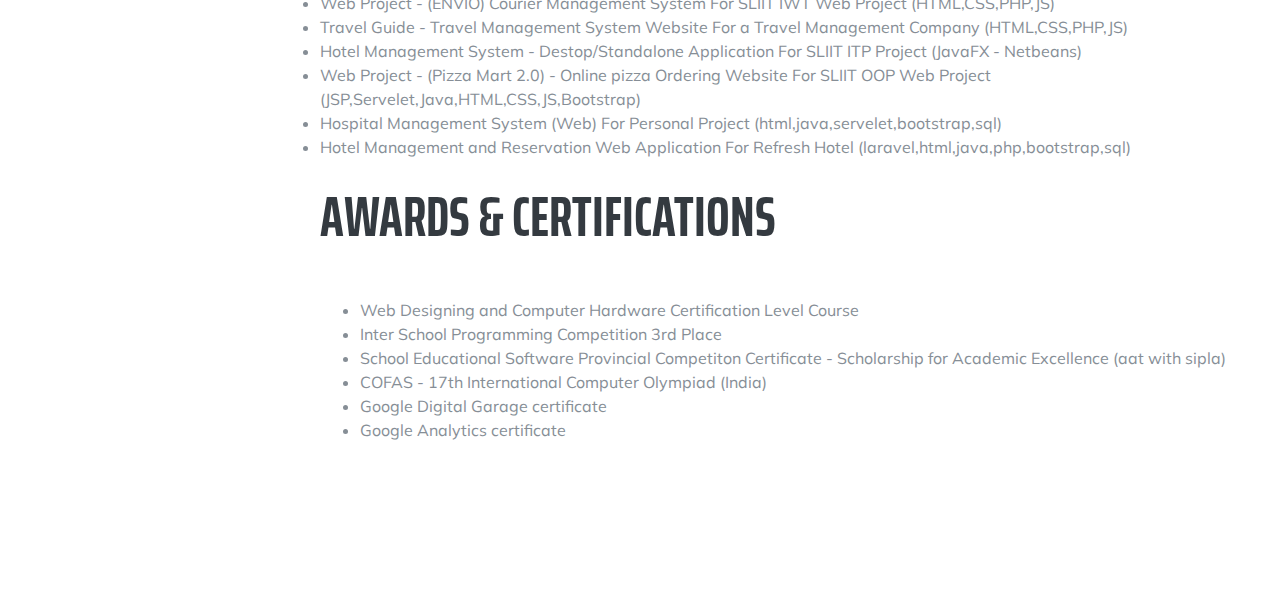
==== commit b714ec1a: "Update Index.html" ====
--- a/Index.html
+++ b/Index.html
@@ -71,7 +71,8 @@
         <div class="subheading mb-5">50/44 Hiribura Cross Road · Galle, Sri Lanka · (+94) 767 412 222 ·
           <a href="mailto:bhawanthagunawardana@gmail.com">bhawanthagunawardana@gmail.com</a>
         </div>
-        <p class="lead mb-5">My Name is Bhawantha Gunawardana and I am 23 Years Old (Since 1997). I am a Fresh Graduate in Bsc(Hons) in Computing (Second Class Upper) at Wrexham Glyndŵr University. I am a well-organized and self-motivated individual seeking new skills, knowledge and experience in a field related to Information Technology. I have shown commitment both as an individual and team player throughout my work life.</p>
+        <p class="lead mb-5"><p class="lead mb-5">My Name is Bhawantha Gunawardana and I am 23 Years Old (Since 1997). I am a Fresh Graduate in Bsc(Hons) in Computing (Second Class Upper) at Wrexham Glyndŵr University. I am a well-organized and self-motivated individual seeking new skills, knowledge and experience in a field related to Information Technology. I have shown commitment both as an individual and team player throughout my work life.</p>
+</p>
         <div>
           <a href="https://www.linkedin.com/in/bhawanthag/">
             <img src="img/linkedin.png"></img>
@@ -100,6 +101,10 @@
             <h3 class="mb-0">Automation Associate - QA</h3>
             <div class="subheading mb-3">Virtusa (Pvt) Ltd.</div>
             <p>I worked as a Automation Specialist - QA at Virtusa (Pvt) Ltd. For 1 Year. I used to work on 3 Major Projects EAG, PLM and VTAF. Selenium, Java, HTML, JavaScript and ect. (SVN, GIT, VTAF, Eclipse, TestNG)</p>
+            <li><ul>VTAF Automation Team.<ul>
+                <ul>EAG Automation Team (Internal Project).<ul>
+                <ul>PLM Automation Team (Pega US)- Works with 4 QA Testers in developing automated testing scripts. (8 High+ Test Scenarios)<ul>
+            </li>
           </div>
           <div class="resume-date text-md-right">
             <span class="text-primary">February 2019 - February 2020</span>
@@ -130,7 +135,7 @@
             <p>Bsc in Information Technology</p>
           </div>
           <div class="resume-date text-md-right">
-            <span class="text-primary">September 2019 - January 2019</span>
+            <span class="text-primary">February 2017 - January 2019</span>
           </div>
         </div>
         <br>
@@ -140,9 +145,10 @@
             <h3 class="mb-0">Wrexham Glyndŵr University</h3>
             <div class="subheading mb-3">Faculty of Computing</div>
             <p>Bsc (Hons) in Computing</p>
-          </div>
-          <div class="resume-date text-md-right">
-            <span class="text-primary">February 2019 - Present</span>
+            <p>Graduated with a Second Upper Class</p>
+          </div>
+          <div class="resume-date text-md-right">
+            <span class="text-primary">February 2019 - September 2020 </span>
           </div>
         </div>
 
@@ -208,8 +214,8 @@
         <h2 class="mb-5">Interests</h2>
         <p>Apart from being a web developer and a web tester, I enjoy most of my time being outdoors with my Friends. I like to Travel alot. Checkout my <a href="https://www.instagram.com/_.bhawantha.__/">Instagram.</a></p>
         <p class="mb-0">When forced indoors, I spend time watching movies and television shows. And I have a Youtube Channel of Tech and Stuff</p>
-        <p>Check Out my <a href="https://medium.com/@bhawanthagunawardana">Youtube Channel.</a></p>
-        <p>Check Out my <a href="https://www.youtube.com/c/TrionnTechNStuff">Medium Stories.</a></p>
+        <p>Check Out my <a href="https://medium.com/@bhawanthagunawardana">Medium Stories.</a></p>
+        <p>Check Out my <a href="https://www.youtube.com/c/TrionnTechNStuff">Youtube Channel.</a></p>
       </div>
     </section>
 
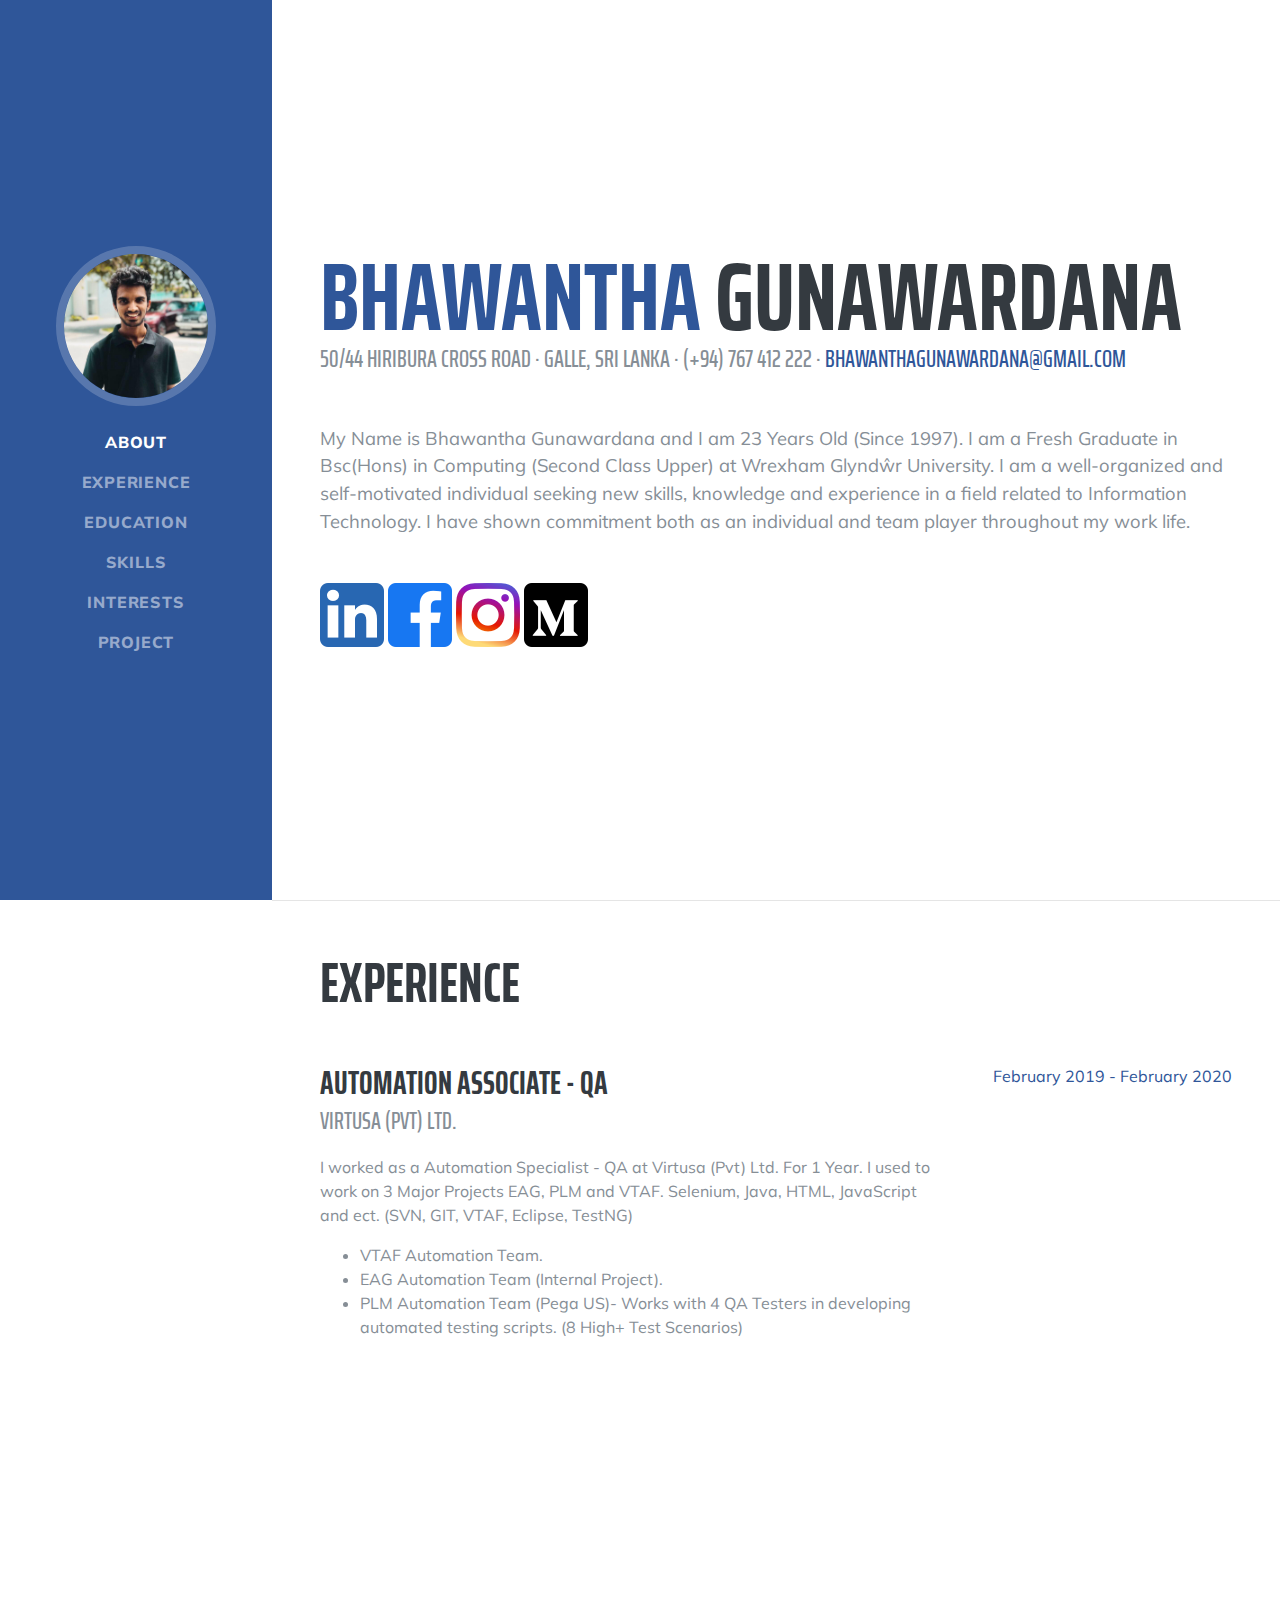
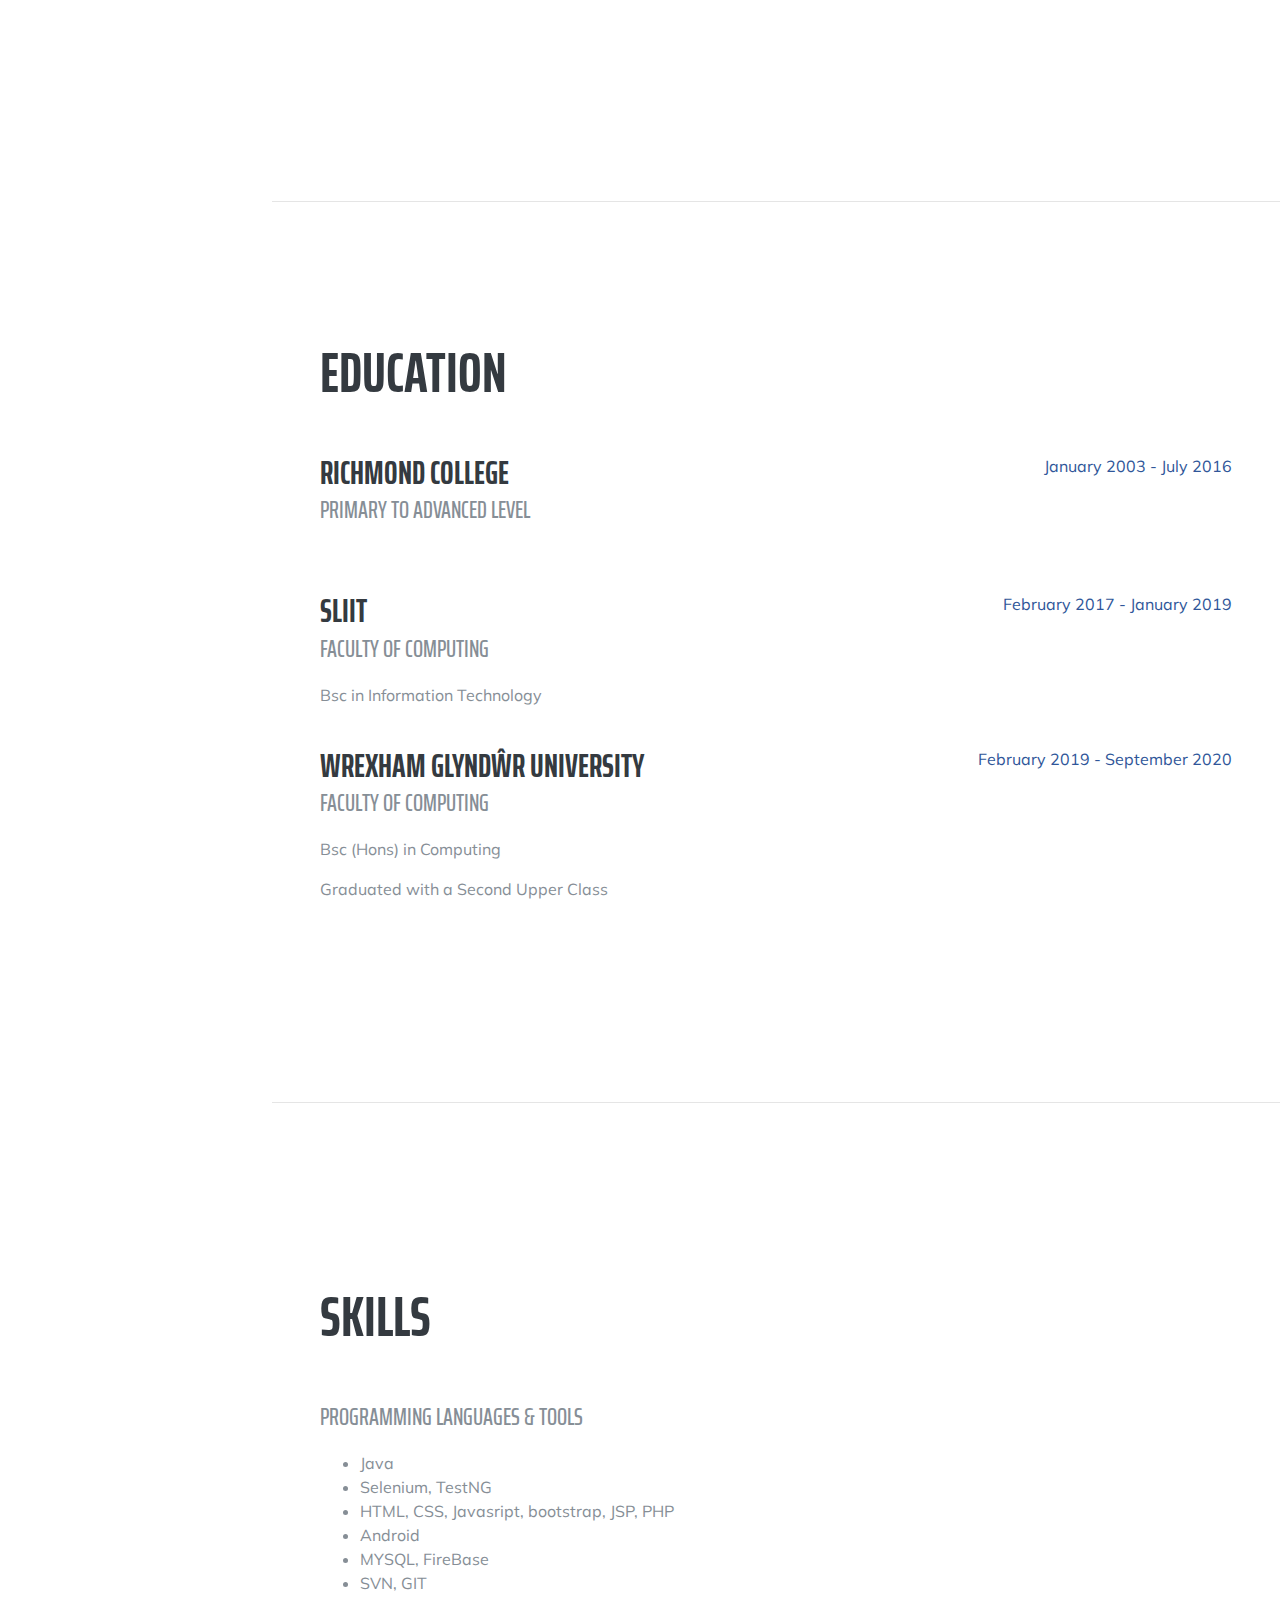
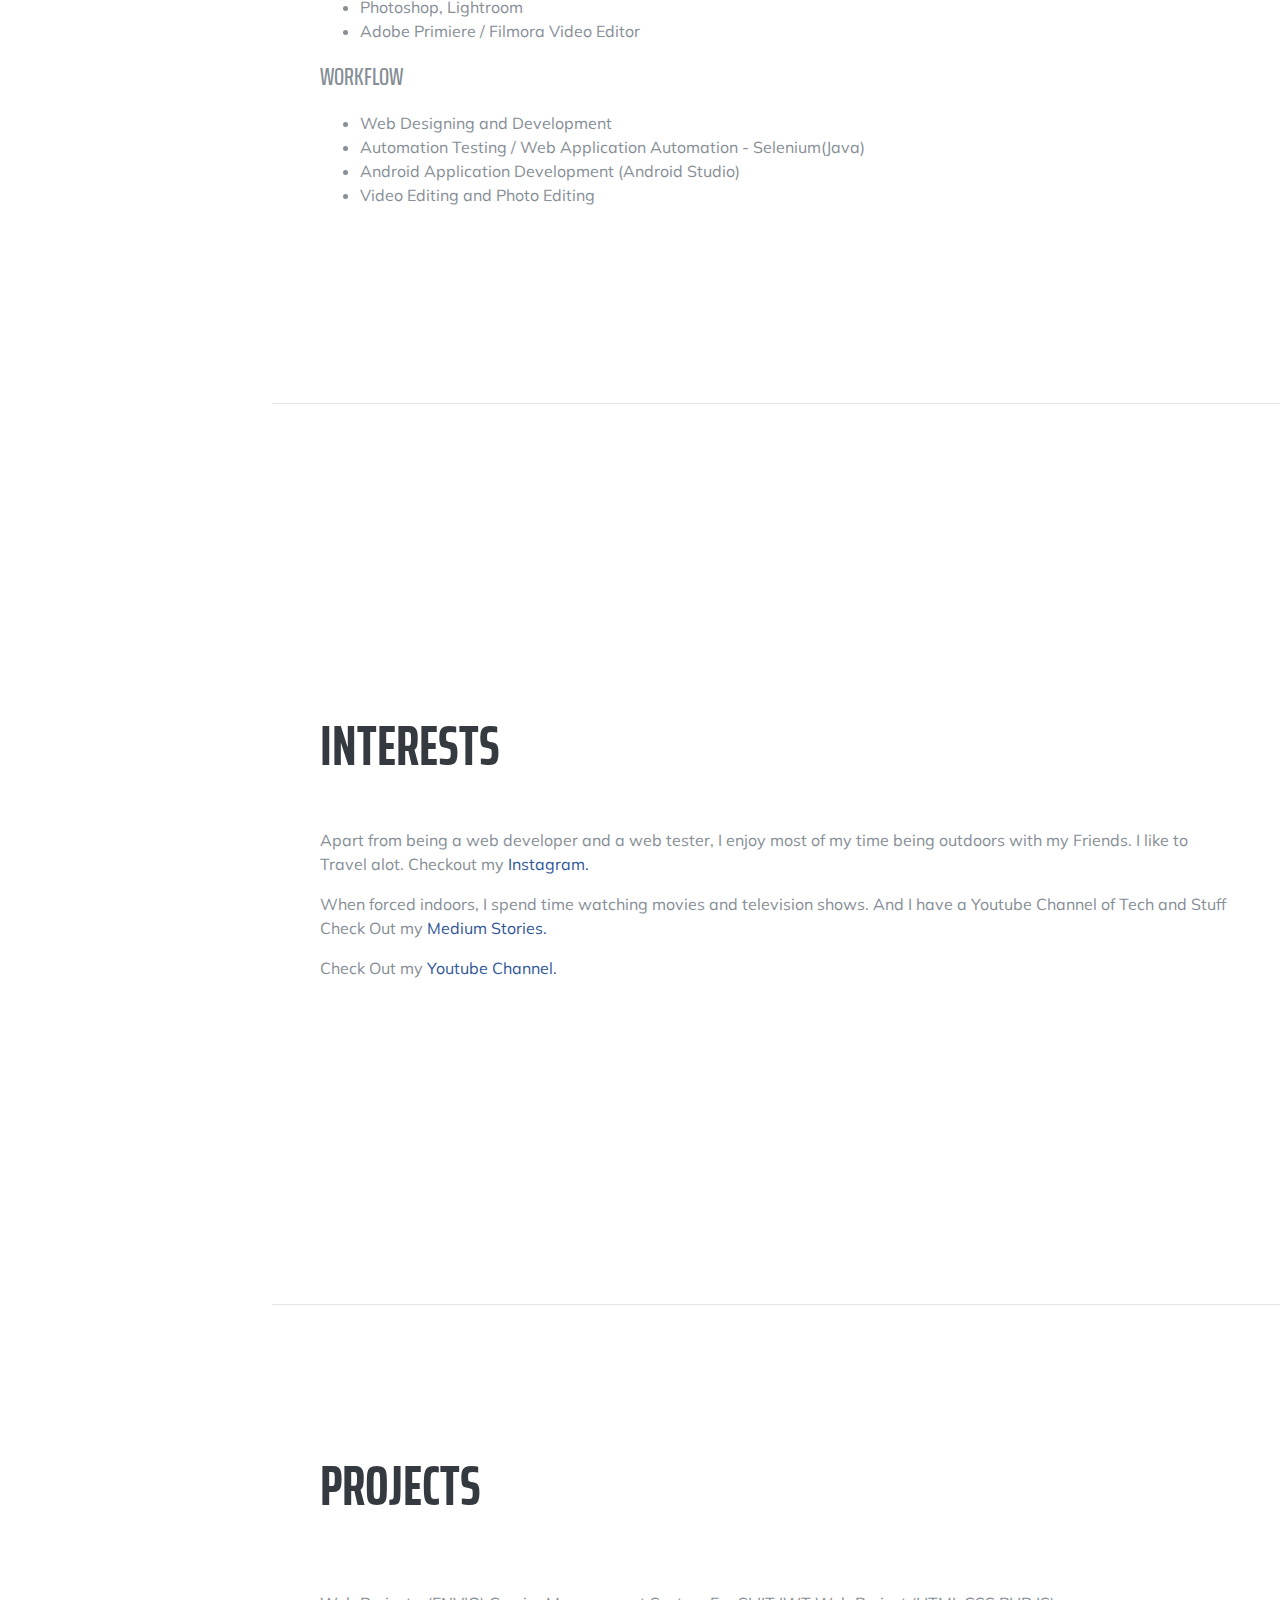
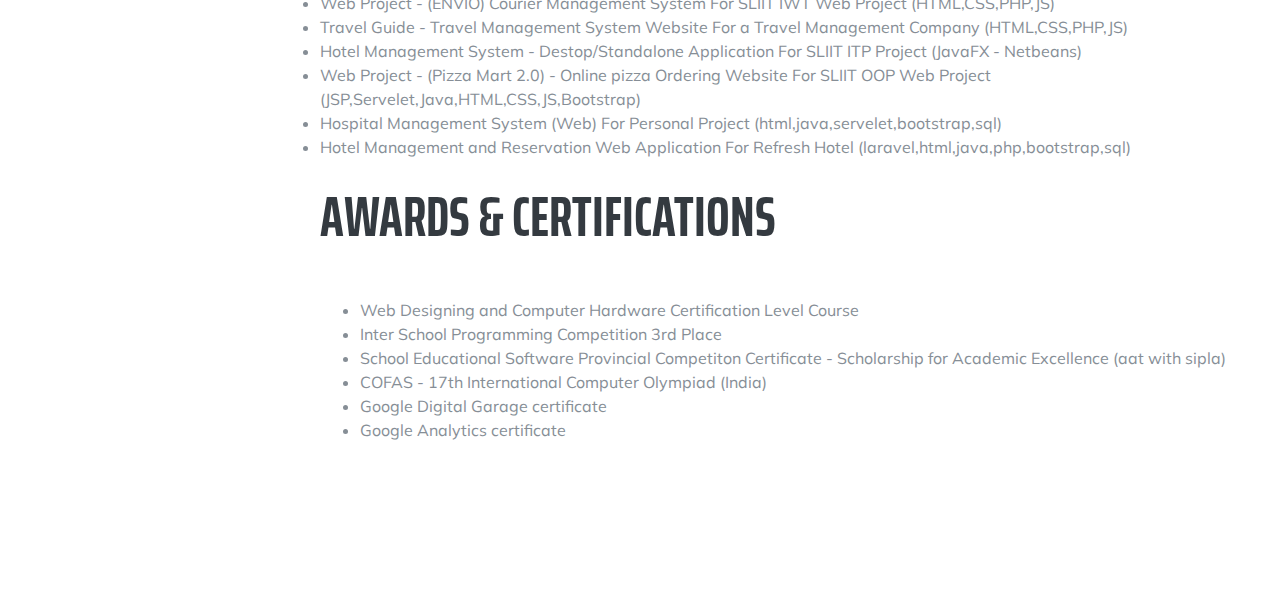
==== commit 6458aee6: "Update Index.html" ====
--- a/Index.html
+++ b/Index.html
@@ -101,10 +101,11 @@
             <h3 class="mb-0">Automation Associate - QA</h3>
             <div class="subheading mb-3">Virtusa (Pvt) Ltd.</div>
             <p>I worked as a Automation Specialist - QA at Virtusa (Pvt) Ltd. For 1 Year. I used to work on 3 Major Projects EAG, PLM and VTAF. Selenium, Java, HTML, JavaScript and ect. (SVN, GIT, VTAF, Eclipse, TestNG)</p>
-            <li><ul>VTAF Automation Team.<ul>
-                <ul>EAG Automation Team (Internal Project).<ul>
-                <ul>PLM Automation Team (Pega US)- Works with 4 QA Testers in developing automated testing scripts. (8 High+ Test Scenarios)<ul>
-            </li>
+            <ul>
+            <li>VTAF Automation Team.</li>
+            <li>EAG Automation Team (Internal Project).</li>
+            <li>PLM Automation Team (Pega US)- Works with 4 QA Testers in developing automated testing scripts. (8 High+ Test Scenarios)</li>
+            </ul>  
           </div>
           <div class="resume-date text-md-right">
             <span class="text-primary">February 2019 - February 2020</span>
